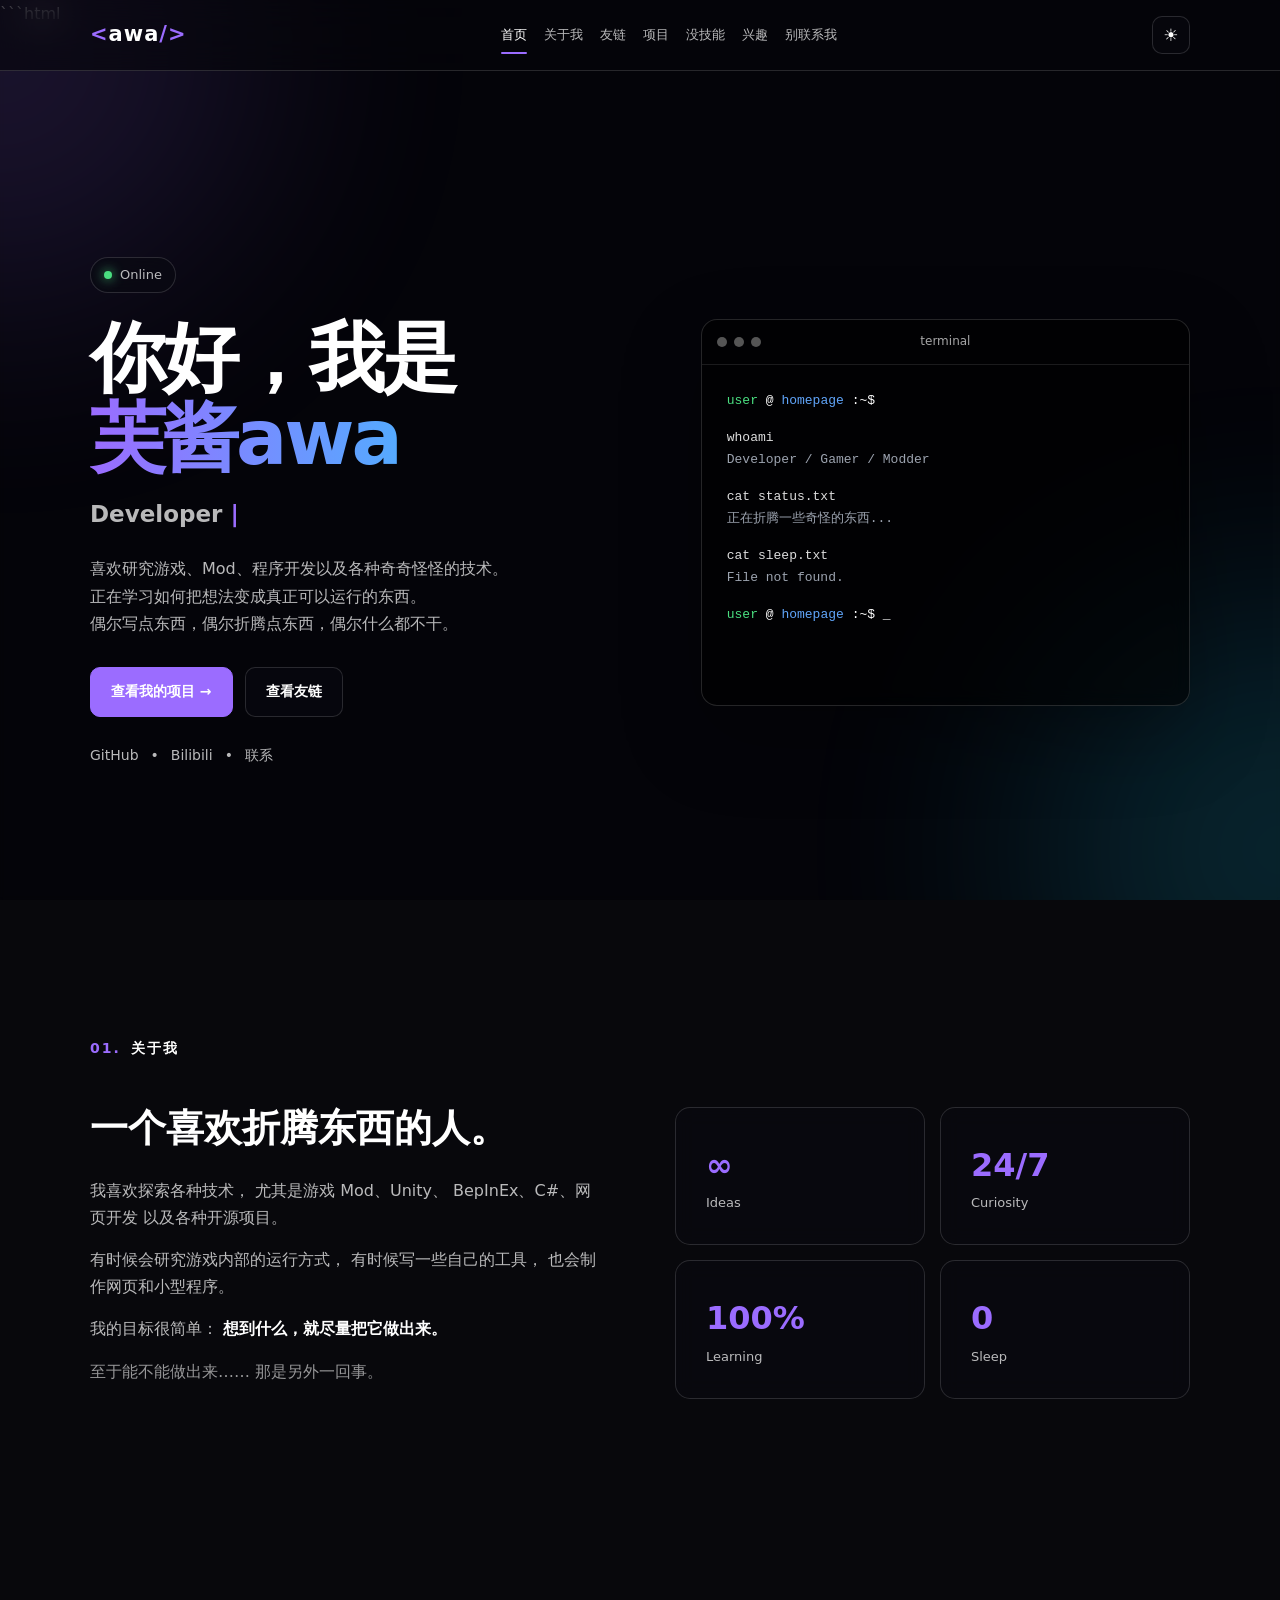
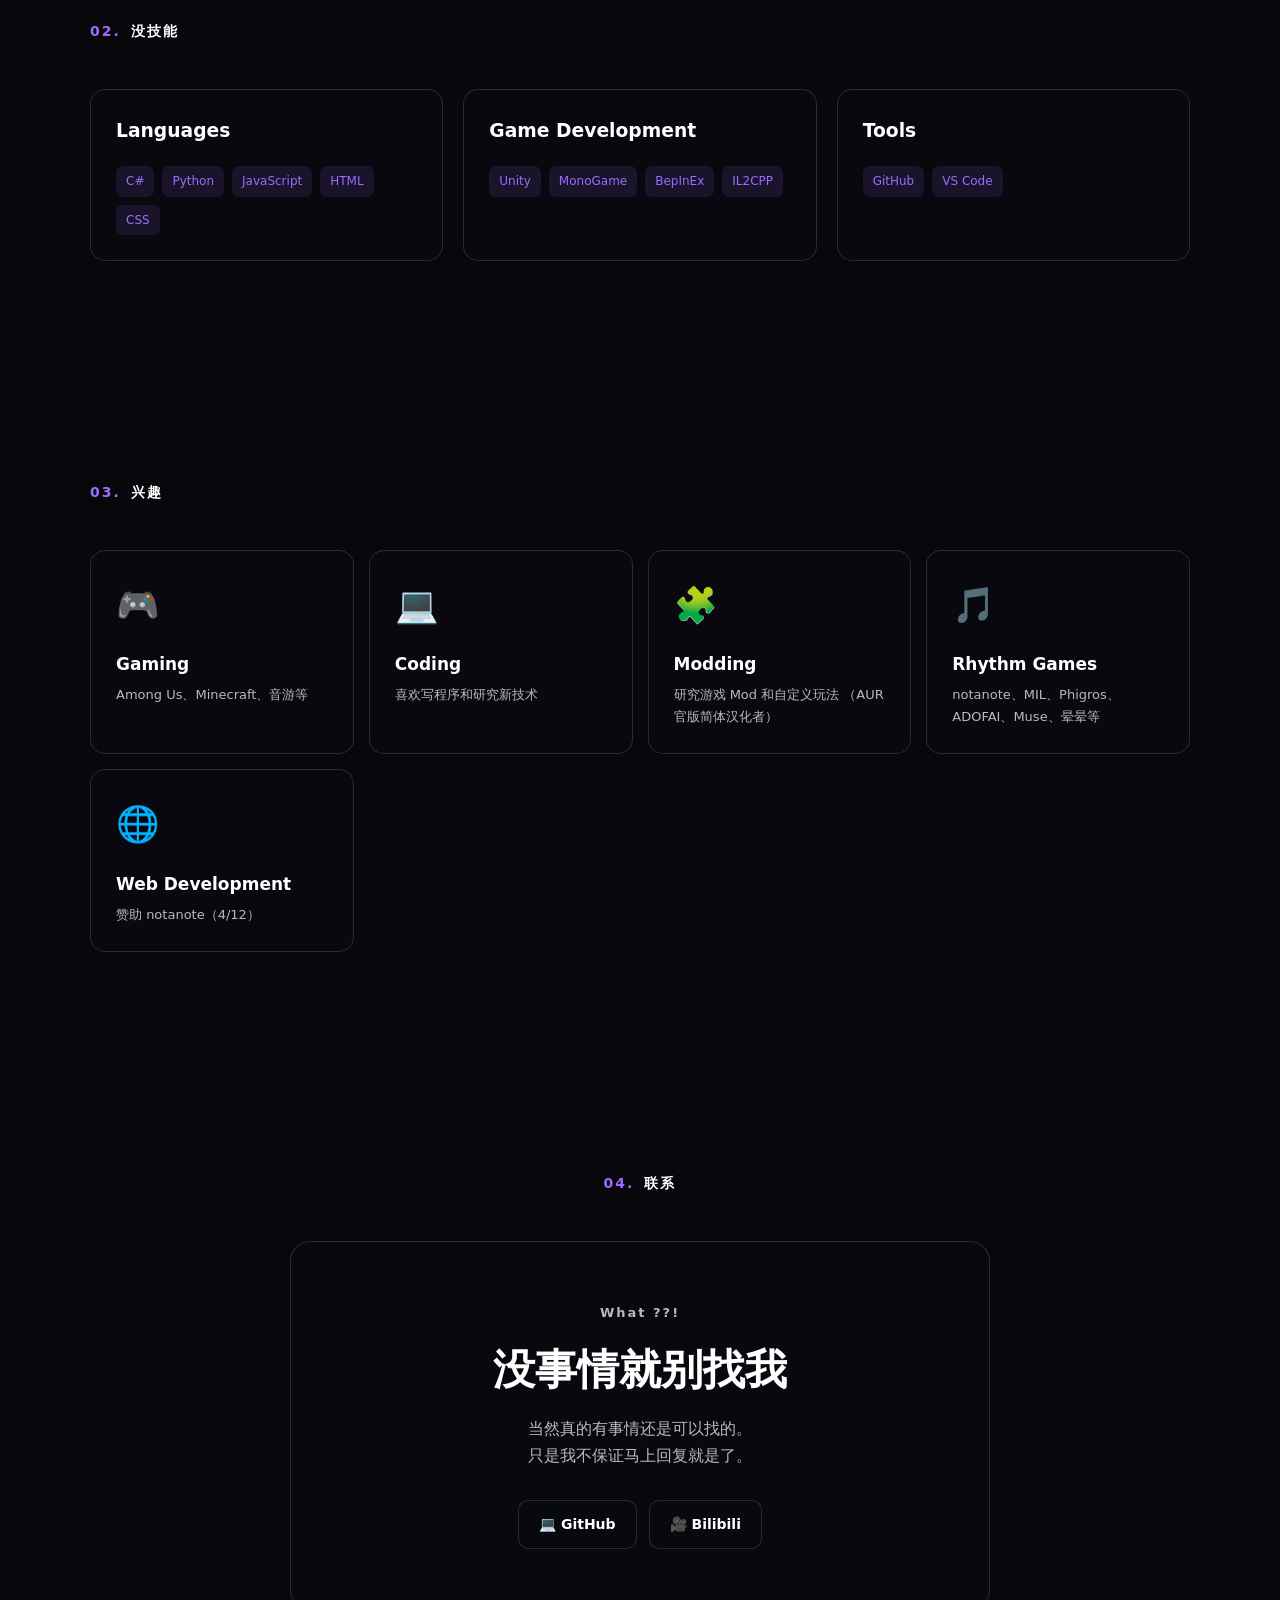
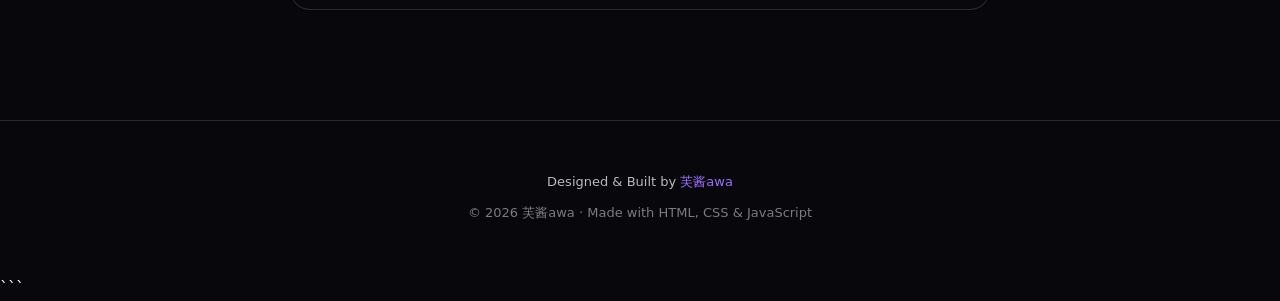
==== index.html @ 6a495c32 "Add files via upload" ====
```html
<!DOCTYPE html>
<html lang="zh-CN">

<head>
    <meta charset="UTF-8">

    <meta
        name="viewport"
        content="width=device-width, initial-scale=1.0"
    >

    <title>芙酱awa | Personal Homepage</title>

    <meta
        name="description"
        content="芙酱awa 的个人主页"
    >

    <link rel="stylesheet" href="style.css">
</head>

<body>

    <!-- 背景 -->
    <div class="background">
        <div class="background-image"></div>
        <div class="background-overlay"></div>

        <div class="background-glow glow-1"></div>
        <div class="background-glow glow-2"></div>
    </div>


    <!-- 导航栏 -->
    <header class="navbar">

        <div class="nav-container">

            <a href="index.html" class="logo">
                <span>&lt;</span>awa<span>/&gt;</span>
            </a>


            <nav id="nav-menu">

                <a href="index.html" class="active">
                    首页
                </a>

                <a href="#about">
                    关于我
                </a>

                <a href="friends.html">
                    友链
                </a>

                <a href="projects.html">
                    项目
                </a>

                <a href="#skills">
                    没技能
                </a>

                <a href="#interests">
                    兴趣
                </a>

                <a href="#contact">
                    别联系我
                </a>

            </nav>


            <div class="nav-actions">

                <button
                    id="theme-toggle"
                    type="button"
                    aria-label="切换主题"
                    title="切换主题"
                >
                    ☀️
                </button>

                <button
                    id="menu-toggle"
                    type="button"
                    aria-label="打开菜单"
                    title="打开菜单"
                >
                    ☰
                </button>

            </div>

        </div>

    </header>



    <main>

        <!-- =========================
             Hero
        ========================== -->

        <section id="home" class="hero">

            <div class="hero-content">

                <div class="status">

                    <span class="status-dot"></span>

                    Online

                </div>


                <h1>

                    你好，我是

                    <span class="gradient-text">
                        芙酱awa
                    </span>

                </h1>


                <h2>

                    <span id="typing"></span>

                    <span class="cursor">|</span>

                </h2>


                <p class="hero-description">

                    喜欢研究游戏、Mod、程序开发以及各种奇奇怪怪的技术。

                    <br>

                    正在学习如何把想法变成真正可以运行的东西。

                    <br>

                    偶尔写点东西，偶尔折腾点东西，偶尔什么都不干。

                </p>


                <div class="hero-buttons">

                    <a
                        href="projects.html"
                        class="btn primary"
                    >
                        查看我的项目 →
                    </a>

                    <a
                        href="friends.html"
                        class="btn secondary"
                    >
                        查看友链
                    </a>

                </div>


                <!-- 社交链接 -->

                <div class="socials">

                    <a
                        href="https://github.com/awa122-1/"
                        target="_blank"
                        rel="noopener noreferrer"
                    >
                        GitHub
                    </a>

                    <span>•</span>

                    <a
                        href="https://space.bilibili.com/1682798870"
                        target="_blank"
                        rel="noopener noreferrer"
                    >
                        Bilibili
                    </a>

                    <span>•</span>

                    <a href="#contact">
                        联系
                    </a>

                </div>

            </div>



            <!-- Terminal -->

            <div class="hero-card">

                <div class="terminal">

                    <div class="terminal-header">

                        <div class="terminal-buttons">
                            <span></span>
                            <span></span>
                            <span></span>
                        </div>

                        <div>
                            terminal
                        </div>

                    </div>


                    <div class="terminal-body">

                        <p>
                            <span class="green">user</span>
                            <span class="white">@</span>
                            <span class="blue">homepage</span>
                            <span class="white">:~$</span>
                        </p>


                        <p class="command">
                            whoami
                        </p>

                        <p class="output">
                            Developer / Gamer / Modder
                        </p>


                        <p class="command">
                            cat status.txt
                        </p>

                        <p class="output">
                            正在折腾一些奇怪的东西...
                        </p>


                        <p class="command">
                            cat sleep.txt
                        </p>

                        <p class="output">
                            File not found.
                        </p>


                        <p>
                            <span class="green">user</span>
                            <span class="white">@</span>
                            <span class="blue">homepage</span>
                            <span class="white">:~$</span>
                            <span class="blink">_</span>
                        </p>

                    </div>

                </div>

            </div>

        </section>



        <!-- =========================
             关于我
        ========================== -->

        <section id="about" class="section">

            <div class="section-title">

                <span>01.</span>

                关于我

            </div>


            <div class="about-grid">

                <div class="about-text">

                    <h2>
                        一个喜欢折腾东西的人。
                    </h2>


                    <p>
                        我喜欢探索各种技术，
                        尤其是游戏 Mod、Unity、
                        BepInEx、C#、网页开发
                        以及各种开源项目。
                    </p>


                    <p>
                        有时候会研究游戏内部的运行方式，
                        有时候写一些自己的工具，
                        也会制作网页和小型程序。
                    </p>


                    <p>
                        我的目标很简单：
                        <strong>
                            想到什么，就尽量把它做出来。
                        </strong>
                    </p>


                    <p class="small-note">
                        至于能不能做出来……
                        <span>
                            那是另外一回事。
                        </span>
                    </p>

                </div>


                <div class="about-stats">

                    <div class="stat-card">
                        <strong>∞</strong>
                        <span>Ideas</span>
                    </div>

                    <div class="stat-card">
                        <strong>24/7</strong>
                        <span>Curiosity</span>
                    </div>

                    <div class="stat-card">
                        <strong>100%</strong>
                        <span>Learning</span>
                    </div>

                    <div class="stat-card">
                        <strong>0</strong>
                        <span>Sleep</span>
                    </div>

                </div>

            </div>

        </section>



        <!-- =========================
             技能
        ========================== -->

        <section id="skills" class="section">

            <div class="section-title">

                <span>02.</span>

                没技能

            </div>


            <div class="skills-container">


                <div class="skill-category">

                    <h3>
                        Languages
                    </h3>

                    <div class="skill-list">

                        <span>C#</span>
                        <span>Python</span>
                        <span>JavaScript</span>
                        <span>HTML</span>
                        <span>CSS</span>

                    </div>

                </div>



                <div class="skill-category">

                    <h3>
                        Game Development
                    </h3>

                    <div class="skill-list">

                        <span>Unity</span>
                        <span>MonoGame</span>
                        <span>BepInEx</span>
                        <span>IL2CPP</span>

                    </div>

                </div>



                <div class="skill-category">

                    <h3>
                        Tools
                    </h3>

                    <div class="skill-list">

                        <span>GitHub</span>
                        <span>VS Code</span>

                    </div>

                </div>


            </div>

        </section>



        <!-- =========================
             兴趣
        ========================== -->

        <section id="interests" class="section">

            <div class="section-title">

                <span>03.</span>

                兴趣

            </div>


            <div class="interest-grid">


                <div class="interest">

                    <div>🎮</div>

                    <h3>
                        Gaming
                    </h3>

                    <p>
                        Among Us、Minecraft、音游等
                    </p>

                </div>


                <div class="interest">

                    <div>💻</div>

                    <h3>
                        Coding
                    </h3>

                    <p>
                        喜欢写程序和研究新技术
                    </p>

                </div>


                <div class="interest">

                    <div>🧩</div>

                    <h3>
                        Modding
                    </h3>

                    <p>
                        研究游戏 Mod 和自定义玩法
                        （AUR 官版简体汉化者）
                    </p>

                </div>


                <div class="interest">

                    <div>🎵</div>

                    <h3>
                        Rhythm Games
                    </h3>

                    <p>
                        notanote、MIL、Phigros、
                        ADOFAI、Muse、晕晕等
                    </p>

                </div>


                <div class="interest">

                    <div>🌐</div>

                    <h3>
                        Web Development
                    </h3>

                    <p>
                        赞助 notanote（4/12）
                    </p>

                </div>


            </div>

        </section>



        <!-- =========================
             联系
        ========================== -->

        <section id="contact" class="section contact">

            <div class="section-title">

                <span>04.</span>

                联系

            </div>


            <div class="contact-box">

                <p class="small-title">
                    What ??!
                </p>


                <h2>
                    没事情就别找我
                </h2>


                <p>
                    当然真的有事情还是可以找的。
                    <br>
                    只是我不保证马上回复就是了。
                </p>


                <div class="contact-buttons">

                    <a
                        href="https://github.com/awa122-1/"
                        target="_blank"
                        rel="noopener noreferrer"
                        class="btn secondary"
                    >
                        💻 GitHub
                    </a>


                    <a
                        href="https://space.bilibili.com/1682798870"
                        target="_blank"
                        rel="noopener noreferrer"
                        class="btn secondary"
                    >
                        🎥 Bilibili
                    </a>

                </div>

            </div>

        </section>

    </main>



    <!-- Footer -->

    <footer>

        <p>
            Designed & Built by
             <a href="https://space.bilibili.com/1682798870" target="_blank" rel="noopener noreferrer">芙酱awa</a>
        </p>

        <p class="copyright">
            © 2026 芙酱awa
            ·
            Made with HTML, CSS & JavaScript
        </p>

    </footer>



    <!-- 返回顶部 -->

    <button
        id="back-top"
        type="button"
        aria-label="返回顶部"
    >
        ↑
    </button>


    <script src="script.js"></script>

</body>

</html>
```
---- style.css ----
/*```css
/* =====================================================
   全局变量
===================================================== */

* {
    margin: 0;
    padding: 0;
    box-sizing: border-box;
}


:root {

    --text: #ffffff;

    --muted: rgba(255,255,255,0.72);

    --card: rgba(10,10,18,0.55);

    --card-hover: rgba(20,20,30,0.72);

    --border: rgba(255,255,255,0.14);

    --accent: #9b6cff;

    --accent-2: #20d9ff;

    --nav-bg: rgba(5,5,10,0.62);

    --overlay: rgba(3,3,8,0.58);

    --button-text: #ffffff;
}


body.light {

    --text: #17171d;

    --muted: rgba(20,20,30,0.68);

    --card: rgba(255,255,255,0.62);

    --card-hover: rgba(255,255,255,0.80);

    --border: rgba(0,0,0,0.12);

    --accent: #7047e8;

    --accent-2: #009fc0;

    --nav-bg: rgba(255,255,255,0.66);

    --overlay: rgba(255,255,255,0.40);

    --button-text: #ffffff;
}



/* =====================================================
   基础
===================================================== */

html {
    scroll-behavior: smooth;
}


body {

    min-height: 100vh;

    color: var(--text);

    background: #08080c;

    font-family:
        Inter,
        system-ui,
        -apple-system,
        BlinkMacSystemFont,
        "Segoe UI",
        "Microsoft YaHei",
        sans-serif;

    line-height: 1.7;

    overflow-x: hidden;

    transition:
        color 0.35s ease;
}


a {
    color: inherit;
    text-decoration: none;
}


button {
    font-family: inherit;
}



/* =====================================================
   背景图片
===================================================== */

.background {

    position: fixed;

    inset: 0;

    z-index: -100;

    overflow: hidden;

    pointer-events: none;
}


.background-image {

    position: absolute;

    inset: 0;

    background-image:
        url("background.png");

    background-size: cover;

    background-position: center center;

    background-repeat: no-repeat;

    transform: scale(1.03);

    transition:
        filter 0.5s ease;
}


.background-overlay {

    position: absolute;

    inset: 0;

    background: var(--overlay);

    backdrop-filter:
        blur(2px);

    -webkit-backdrop-filter:
        blur(2px);

    transition:
        background 0.35s ease;
}


.background-glow {

    position: absolute;

    width: 500px;

    height: 500px;

    border-radius: 50%;

    filter: blur(130px);

    opacity: 0.16;
}


.glow-1 {

    left: -250px;

    top: -200px;

    background: var(--accent);
}


.glow-2 {

    right: -250px;

    bottom: -200px;

    background: var(--accent-2);
}



/* =====================================================
   导航栏
===================================================== */

.navbar {

    position: fixed;

    top: 0;

    left: 0;

    right: 0;

    z-index: 100;

    background:
        var(--nav-bg);

    border-bottom:
        1px solid var(--border);

    backdrop-filter:
        blur(18px);

    -webkit-backdrop-filter:
        blur(18px);

    transition:
        background 0.35s ease;
}


.nav-container {

    max-width: 1150px;

    margin: auto;

    padding:
        16px 25px;

    display: flex;

    align-items: center;

    justify-content: space-between;
}


.logo {

    font-size: 21px;

    font-weight: 800;

    letter-spacing: 1px;

    white-space: nowrap;
}


.logo span {
    color: var(--accent);
}


nav {

    display: flex;

    align-items: center;

    gap: 17px;
}


nav a {

    position: relative;

    color: var(--muted);

    font-size: 13px;

    transition:
        color 0.2s ease;
}


nav a:hover,
nav a.active {

    color: var(--text);
}


nav a.active::after {

    content: "";

    position: absolute;

    left: 0;

    right: 0;

    bottom: -8px;

    height: 2px;

    border-radius: 2px;

    background:
        var(--accent);
}


.nav-actions {

    display: flex;

    gap: 8px;
}


.nav-actions button {

    width: 38px;

    height: 38px;

    border:
        1px solid var(--border);

    border-radius: 10px;

    background:
        var(--card);

    color:
        var(--text);

    cursor: pointer;

    font-size: 17px;

    transition:
        0.2s ease;
}


.nav-actions button:hover {

    transform:
        translateY(-2px);

    background:
        var(--card-hover);
}


#menu-toggle {
    display: none;
}



/* =====================================================
   首页 Hero
===================================================== */

.hero {

    max-width: 1150px;

    min-height: 100vh;

    margin: auto;

    padding:
        150px 25px 80px;

    display: grid;

    grid-template-columns:
        1.05fr 0.95fr;

    gap: 70px;

    align-items: center;
}


.status {

    display: inline-flex;

    align-items: center;

    gap: 8px;

    padding:
        6px 13px;

    border:
        1px solid var(--border);

    background:
        var(--card);

    border-radius: 999px;

    color:
        var(--muted);

    font-size: 13px;

    backdrop-filter:
        blur(10px);
}


.status-dot {

    width: 8px;

    height: 8px;

    border-radius: 50%;

    background: #4ade80;

    box-shadow:
        0 0 12px #4ade80;
}


.hero h1 {

    margin-top: 25px;

    font-size:
        clamp(42px, 6vw, 76px);

    line-height: 1.05;

    letter-spacing: -3px;
}


.gradient-text {

    display: block;

    background:
        linear-gradient(
            90deg,
            var(--accent),
            var(--accent-2)
        );

    -webkit-background-clip: text;

    background-clip: text;

    color: transparent;
}


.hero h2 {

    margin-top: 18px;

    min-height: 40px;

    font-size: 23px;

    color:
        var(--muted);
}


.cursor {

    color:
        var(--accent);

    animation:
        cursorBlink 1s infinite;
}


@keyframes cursorBlink {

    50% {
        opacity: 0;
    }

}


.hero-description {

    max-width: 650px;

    margin-top: 20px;

    color:
        var(--muted);
}


.hero-buttons {

    display: flex;

    flex-wrap: wrap;

    gap: 12px;

    margin-top: 30px;
}


.btn {

    display: inline-flex;

    align-items: center;

    justify-content: center;

    padding:
        12px 20px;

    border:
        1px solid var(--border);

    border-radius: 10px;

    font-size: 14px;

    font-weight: 700;

    transition:
        transform 0.2s ease,
        background 0.2s ease;
}


.btn:hover {

    transform:
        translateY(-3px);
}


.btn.primary {

    color:
        var(--button-text);

    background:
        var(--accent);

    border-color:
        var(--accent);
}


.btn.secondary {

    background:
        var(--card);

    color:
        var(--text);
}


.socials {

    display: flex;

    flex-wrap: wrap;

    gap: 12px;

    margin-top: 27px;

    color:
        var(--muted);

    font-size: 14px;
}


.socials a:hover {

    color:
        var(--accent);
}



/* =====================================================
   Terminal
===================================================== */

.terminal {

    overflow: hidden;

    border:
        1px solid var(--border);

    border-radius: 16px;

    background:
        rgba(0,0,0,0.58);

    box-shadow:
        0 30px 80px
        rgba(0,0,0,0.3);

    backdrop-filter:
        blur(10px);
}


.terminal-header {

    height: 45px;

    display: flex;

    align-items: center;

    justify-content: center;

    position: relative;

    border-bottom:
        1px solid rgba(255,255,255,0.1);

    color:
        rgba(255,255,255,0.65);

    font-size: 12px;
}


.terminal-buttons {

    position: absolute;

    left: 15px;

    display: flex;

    gap: 7px;
}


.terminal-buttons span {

    width: 10px;

    height: 10px;

    border-radius: 50%;

    background: #555;
}


.terminal-body {

    min-height: 340px;

    padding: 25px;

    font-family:
        "Cascadia Code",
        "JetBrains Mono",
        Consolas,
        monospace;

    font-size: 13px;
}


.green {
    color: #4ade80;
}


.blue {
    color: #60a5fa;
}


.white {
    color: #fff;
}


.command {

    margin-top: 15px;

    color: #ddd;
}


.output {

    margin-bottom: 15px;

    color: #9ca3af;
}


.blink {

    animation:
        cursorBlink 1s infinite;
}



/* =====================================================
   普通 Section
===================================================== */

.section {

    max-width: 1150px;

    margin: auto;

    padding:
        110px 25px;
}


.section-title {

    display: flex;

    align-items: center;

    gap: 10px;

    margin-bottom: 45px;

    font-size: 14px;

    font-weight: 800;

    letter-spacing: 2px;
}


.section-title span {
    color: var(--accent);
}



/* =====================================================
   关于
===================================================== */

.about-grid {

    display: grid;

    grid-template-columns:
        1fr 1fr;

    gap: 70px;

    align-items: center;
}


.about-text h2 {

    margin-bottom: 25px;

    font-size: 38px;

    line-height: 1.2;
}


.about-text p {

    margin-bottom: 15px;

    color:
        var(--muted);
}


.about-text strong {

    color:
        var(--text);
}


.small-note {

    opacity: 0.8;
}


.about-stats {

    display: grid;

    grid-template-columns:
        1fr 1fr;

    gap: 15px;
}


.stat-card {

    padding: 30px;

    border:
        1px solid var(--border);

    border-radius: 15px;

    background:
        var(--card);

    backdrop-filter:
        blur(10px);

    transition:
        transform 0.25s ease,
        background 0.25s ease;
}


.stat-card:hover {

    transform:
        translateY(-5px);

    background:
        var(--card-hover);
}


.stat-card strong {

    display: block;

    font-size: 32px;

    color:
        var(--accent);
}


.stat-card span {

    color:
        var(--muted);

    font-size: 13px;
}



/* =====================================================
   Friends
===================================================== */

.friends-grid {

    display: grid;

    grid-template-columns:
        repeat(2, 1fr);

    gap: 20px;
}


.friend-card {

    display: flex;

    align-items: center;

    gap: 15px;

    padding: 20px;

    border:
        1px solid var(--border);

    border-radius: 15px;

    background:
        var(--card);

    backdrop-filter:
        blur(10px);

    transition:
        0.25s ease;
}


.friend-card:hover {

    transform:
        translateY(-6px);

    background:
        var(--card-hover);

    border-color:
        rgba(155,108,255,0.5);
}


.friend-card.large {

    padding: 30px;
}


.friend-icon {

    width: 55px;

    height: 55px;

    flex-shrink: 0;

    display: flex;

    align-items: center;

    justify-content: center;

    border-radius: 13px;

    background:
        rgba(155,108,255,0.12);

    font-size: 25px;
}


.friend-info h3 {

    font-size: 18px;
}


.friend-info p {

    color:
        var(--muted);

    font-size: 13px;
}


.friend-info small {

    display: block;

    margin-top: 3px;

    color:
        var(--muted);

    opacity: 0.6;

    font-size: 11px;
}


.friend-arrow {

    margin-left: auto;

    color:
        var(--muted);

    font-size: 23px;
}


.friend-card:hover
.friend-arrow {

    color:
        var(--accent);
}


.friend-note {

    padding: 30px;

    border:
        1px solid var(--border);

    border-radius: 15px;

    background:
        var(--card);

    backdrop-filter:
        blur(10px);
}


.note-icon {

    font-size: 35px;

    margin-bottom: 12px;
}


.friend-note h3 {

    margin-bottom: 8px;
}


.friend-note p {

    color:
        var(--muted);

    font-size: 14px;
}



/* =====================================================
   Projects
===================================================== */

.projects-grid {

    display: grid;

    grid-template-columns:
        repeat(2, 1fr);

    gap: 20px;
}


.project-card {

    padding: 28px;

    border:
        1px solid var(--border);

    border-radius: 15px;

    background:
        var(--card);

    backdrop-filter:
        blur(10px);

    transition:
        0.25s ease;
}


.project-card:hover {

    transform:
        translateY(-7px);

    background:
        var(--card-hover);

    border-color:
        rgba(155,108,255,0.5);
}


.project-top {

    display: flex;

    align-items: center;

    justify-content: space-between;
}


.folder {

    font-size: 30px;
}


.project-links a {

    color:
        var(--muted);

    font-size: 23px;
}


.project-links a:hover {

    color:
        var(--accent);
}


.project-card h3 {

    margin-top: 25px;

    font-size: 21px;
}


.project-card p {

    margin-top: 10px;

    color:
        var(--muted);

    font-size: 14px;
}


.tags {

    display: flex;

    flex-wrap: wrap;

    gap: 8px;

    margin-top: 20px;
}


.tags span,
.skill-list span {

    padding:
        5px 10px;

    border-radius: 7px;

    background:
        rgba(155,108,255,0.12);

    color:
        var(--accent);

    font-size: 12px;
}


.project-button {

    display: inline-block;

    margin-top: 20px;

    color:
        var(--accent);

    font-size: 13px;

    font-weight: 700;
}


.project-button:hover {

    text-decoration:
        underline;
}



/* =====================================================
   Skills
===================================================== */

.skills-container {

    display: grid;

    grid-template-columns:
        repeat(3,1fr);

    gap: 20px;
}


.skill-category {

    padding: 25px;

    border:
        1px solid var(--border);

    border-radius: 15px;

    background:
        var(--card);

    backdrop-filter:
        blur(10px);

    transition:
        0.25s ease;
}


.skill-category:hover {

    transform:
        translateY(-5px);
}


.skill-category h3 {

    margin-bottom: 20px;
}


.skill-list {

    display: flex;

    flex-wrap: wrap;

    gap: 8px;
}



/* =====================================================
   兴趣
===================================================== */

.interest-grid {

    display: grid;

    grid-template-columns:
        repeat(4,1fr);

    gap: 15px;
}


.interest {

    padding: 25px;

    border:
        1px solid var(--border);

    border-radius: 15px;

    background:
        var(--card);

    backdrop-filter:
        blur(10px);

    transition:
        0.25s ease;
}


.interest:hover {

    transform:
        translateY(-5px);

    background:
        var(--card-hover);
}


.interest > div {

    margin-bottom: 15px;

    font-size: 35px;
}


.interest h3 {

    font-size: 17px;
}


.interest p {

    margin-top: 5px;

    color:
        var(--muted);

    font-size: 13px;
}



/* =====================================================
   独立页面 Hero
===================================================== */

.page-main {

    padding-top: 80px;
}


.page-hero {

    max-width: 1150px;

    min-height: 55vh;

    margin: auto;

    padding:
        100px 25px 60px;

    display: flex;

    flex-direction: column;

    justify-content: center;

    align-items: flex-start;
}


.page-hero h1 {

    margin-top: 25px;

    font-size:
        clamp(50px, 7vw, 85px);

    line-height: 1;

    letter-spacing: -3px;
}


.page-hero p {

    max-width: 650px;

    margin-top: 25px;

    color:
        var(--muted);

    font-size: 16px;
}



/* =====================================================
   Contact
===================================================== */

.contact {

    text-align: center;
}


.contact .section-title {

    justify-content: center;
}


.contact-box {

    max-width: 700px;

    margin: auto;

    padding:
        60px 30px;

    border:
        1px solid var(--border);

    border-radius: 20px;

    background:
        var(--card);

    backdrop-filter:
        blur(15px);
}


.small-title {

    color:
        var(--accent);

    font-size: 13px;

    font-weight: 800;

    letter-spacing: 2px;
}


.contact-box h2 {

    margin:
        10px 0;

    font-size: 42px;
}


.contact-box > p {

    color:
        var(--muted);
}


.contact-buttons {

    display: flex;

    justify-content: center;

    flex-wrap: wrap;

    gap: 12px;

    margin-top: 30px;
}



/* =====================================================
   Footer
===================================================== */

footer {

    padding:
        50px 20px;

    border-top:
        1px solid var(--border);

    color:
        var(--muted);

    text-align: center;

    font-size: 13px;
}


footer a {
    color: var(--accent);
    text-decoration: none;
}

footer a:hover {
    text-decoration: underline;
}


.copyright {

    margin-top: 8px;

    opacity: 0.65;
}

/* =====================================================
   返回顶部
===================================================== */

#back-top {

    position: fixed;

    right: 25px;

    bottom: 25px;

    width: 45px;

    height: 45px;

    border:
        1px solid var(--border);

    border-radius: 10px;

    background:
        var(--card);

    color:
        var(--text);

    cursor: pointer;

    opacity: 0;

    pointer-events: none;

    backdrop-filter:
        blur(10px);

    transition:
        0.25s ease;
}


#back-top.show {

    opacity: 1;

    pointer-events: auto;
}



/* =====================================================
   滚动动画
===================================================== */

.reveal {

    opacity: 0;

    transform:
        translateY(25px);

    transition:
        opacity 0.7s ease,
        transform 0.7s ease;
}


.reveal.visible {

    opacity: 1;

    transform:
        translateY(0);
}



/* =====================================================
   平板
===================================================== */

@media (max-width: 950px) {

    nav {
        gap: 10px;
    }


    nav a {
        font-size: 12px;
    }


    .hero {

        grid-template-columns:
            1fr;

    }


    .hero-card {

        order: -1;

    }


    .interest-grid {

        grid-template-columns:
            repeat(2,1fr);

    }

}



/* =====================================================
   手机导航
===================================================== */

@media (max-width: 800px) {

    #menu-toggle {

        display: block;

    }


    nav {

        position: absolute;

        top: 70px;

        left: 15px;

        right: 15px;

        display: none;

        flex-direction: column;

        align-items: stretch;

        gap: 0;

        padding: 10px;

        background:
            var(--nav-bg);

        border:
            1px solid var(--border);

        border-radius: 14px;

        backdrop-filter:
            blur(20px);

    }


    nav.active {

        display: flex;

    }


    nav a {

        padding:
            12px;

        font-size: 14px;

    }


    nav a.active::after {

        display: none;

    }


    .about-grid {

        grid-template-columns:
            1fr;

    }


    .projects-grid {

        grid-template-columns:
            1fr;

    }


    .friends-grid {

        grid-template-columns:
            1fr;

    }


    .skills-container {

        grid-template-columns:
            1fr;

    }

}



/* =====================================================
   小手机
===================================================== */

@media (max-width: 500px) {

    .nav-container {

        padding:
            14px 18px;

    }


    .hero {

        padding:
            125px 18px 70px;

    }


    .section {

        padding:
            80px 18px;

    }


    .page-hero {

        padding:
            100px 18px 50px;

    }


    .hero h1 {

        font-size: 45px;

    }


    .page-hero h1 {

        font-size: 50px;

    }


    .hero h2 {

        font-size: 20px;

    }


    .hero-buttons {

        flex-direction: column;

    }


    .btn {

        width: 100%;

    }


    .interest-grid {

        grid-template-columns:
            1fr;

    }


    .about-stats {

        grid-template-columns:
            1fr 1fr;

    }


    .contact-box h2 {

        font-size: 32px;

    }


    .terminal-body {

        font-size: 10px;

        padding: 20px;

    }

}

/* =================================
   Friends
================================= */

.friends-content {
    align-items: center;
}


/* 右边链接 */

.friends-links {
    display: flex;
    flex-direction: column;
    gap: 20px;
}


/* 让友链卡片保持原本 project-card 风格 */

.friend-link {
    display: block;
    text-decoration: none;
    color: inherit;
}


.friend-link h3 {
    margin-bottom: 8px;
}


.friend-link p {
    margin-bottom: 15px;
}


/* 手机端 */

@media (max-width: 768px) {

    .friends-content {
        grid-template-columns: 1fr;
    }

}
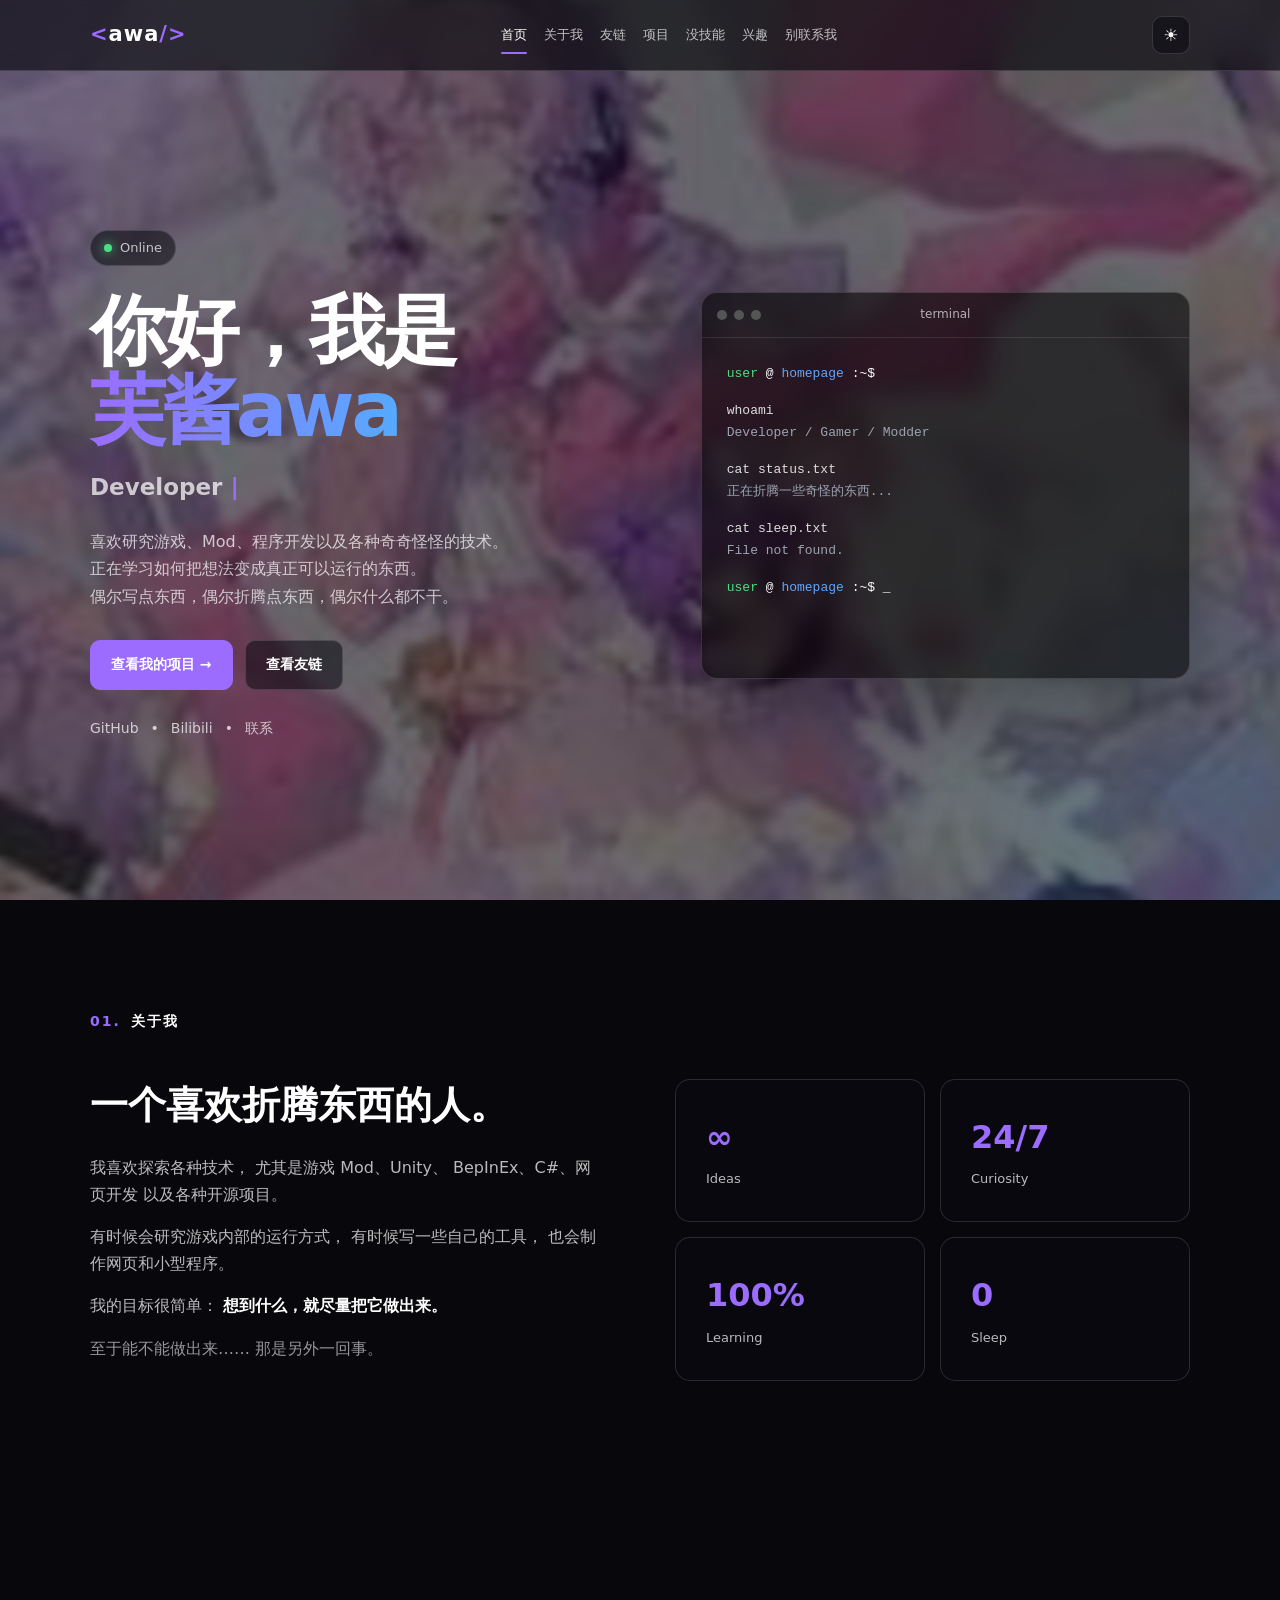
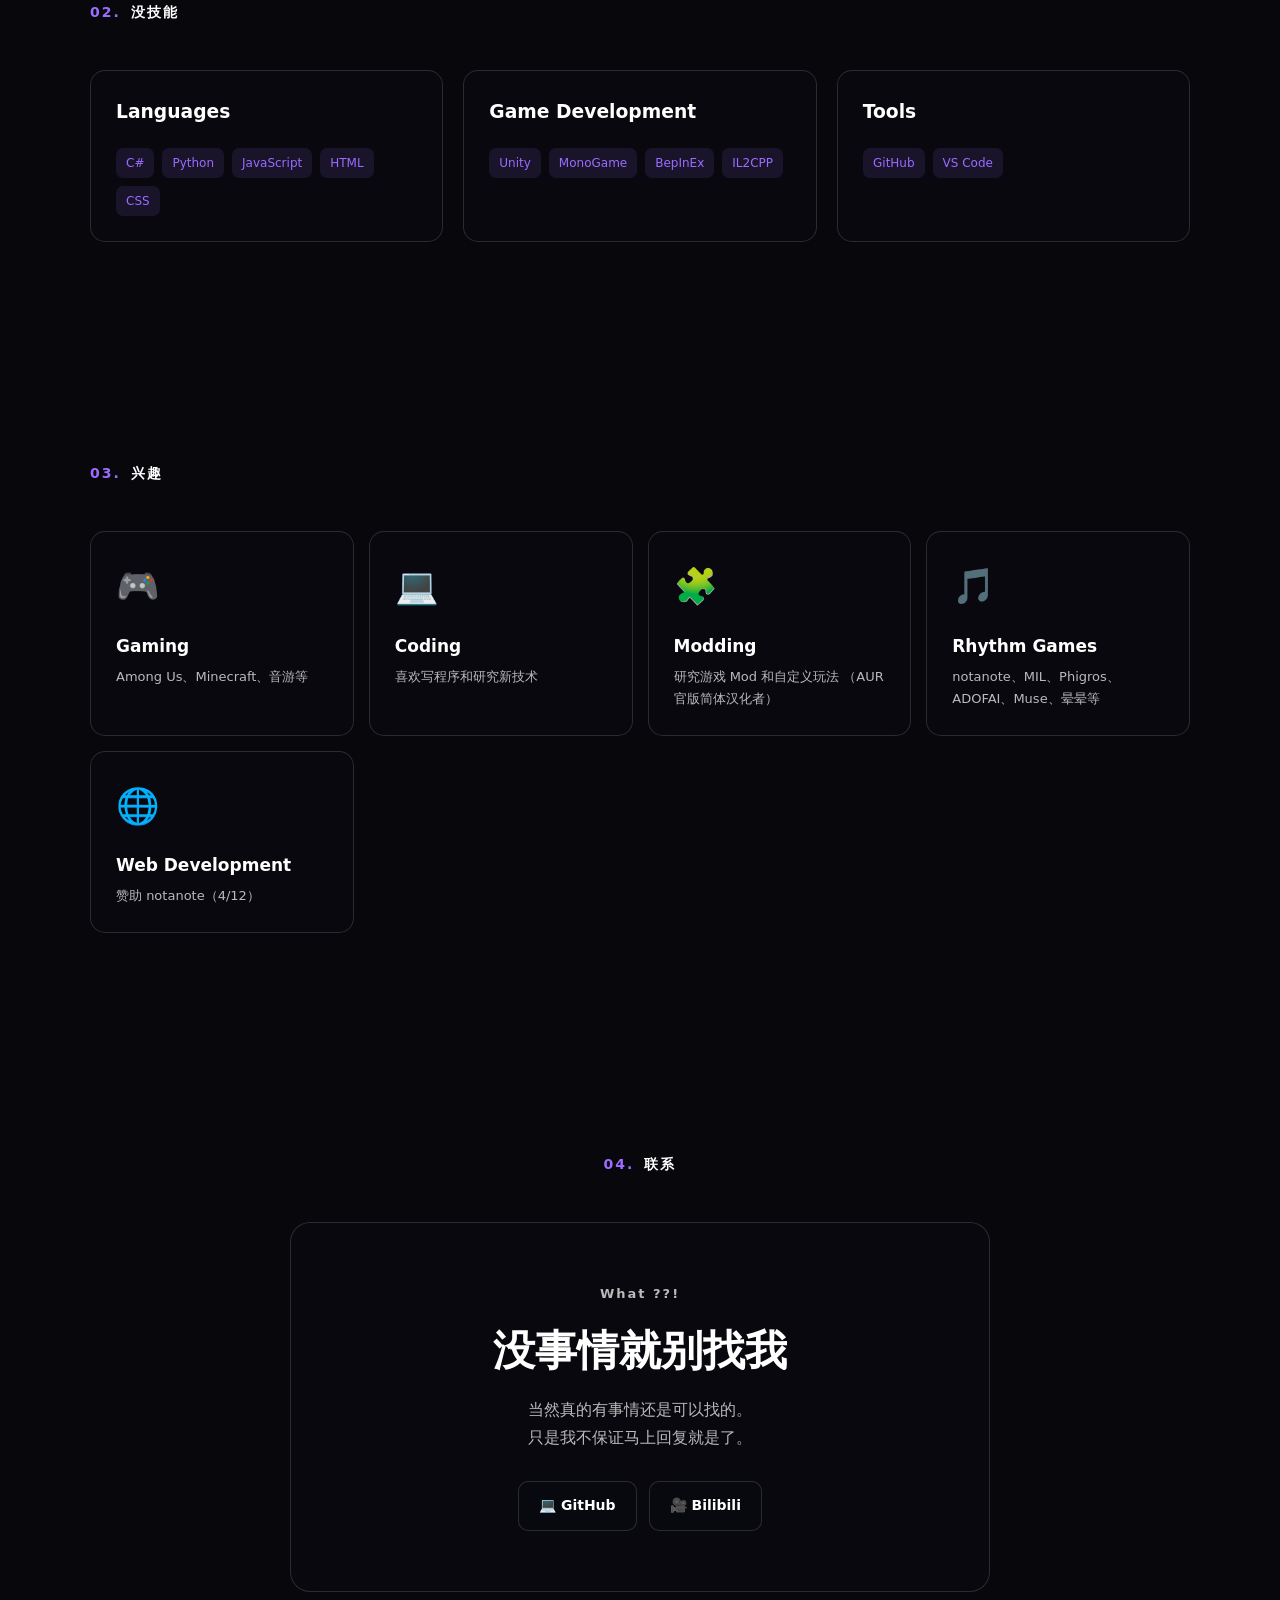
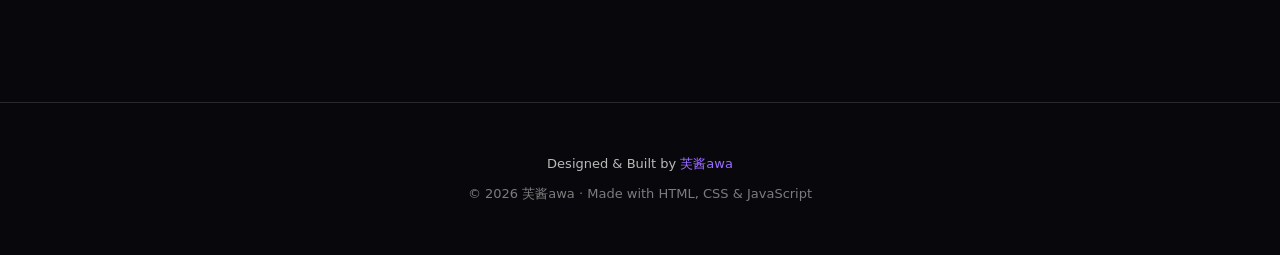
==== commit 5d4d052b: "壁纸不能用作商业用途仅供个人使用" ====
--- a/index.html
+++ b/index.html
@@ -1,4 +1,3 @@
-```html
 <!DOCTYPE html>
 <html lang="zh-CN">
 
@@ -652,5 +651,4 @@
 
 </body>
 
-</html>
-```
+</html>
--- a/style.css
+++ b/style.css
@@ -1895,131 +1895,1923 @@
     }
 
 }
-
-
-
-
-
-
-
-
-
-
-
-
-
-
-
-
-
-
-
-
-
-
-
-
-
-
-
-
-
-
-
-
-
-
-
-
-
-
-
-
-
-
-
-
-
-
-
-
-
-
-
-
-
-
-
-
-
-
-
-
-
-
-
-
-
-
-
-
-
-
-
-
-
-
-
-
-
-
-
-
-
-
-
-
-
-
-
-
-
-
-
-
-
-
-
-
-
-
-
-
-
-
-
-
-
-
-
-
-
-
-
-
-
-
-
-
-
-
-
-
-
-
-
-
-
-
-
-
+/* =====================================================
+   朋友页面
+===================================================== */
+
+.friends-page {
+    padding-top: 140px;
+}
+
+
+/* =====================================================
+   朋友介绍
+===================================================== */
+
+.friend-introduction {
+    display: grid;
+
+    grid-template-columns:
+        230px 1fr;
+
+    gap: 45px;
+
+    align-items: center;
+
+    margin-bottom: 70px;
+}
+
+
+/* =====================================================
+   朋友头像
+===================================================== */
+
+.friend-avatar {
+    position: relative;
+
+    width: 230px;
+    height: 230px;
+
+    overflow: hidden;
+
+    border-radius: 22px;
+
+    border:
+        1px solid var(--border);
+
+    background:
+        var(--card);
+
+    backdrop-filter:
+        blur(12px);
+
+    -webkit-backdrop-filter:
+        blur(12px);
+
+    display: flex;
+
+    align-items: center;
+
+    justify-content: center;
+
+    box-shadow:
+        0 25px 70px
+        rgba(0,0,0,0.25);
+}
+
+
+.friend-avatar img {
+    width: 100%;
+    height: 100%;
+
+    object-fit: cover;
+
+    display: block;
+}
+
+
+.avatar-fallback {
+    position: absolute;
+
+    inset: 0;
+
+    display: none;
+
+    align-items: center;
+    justify-content: center;
+
+    font-size: 70px;
+
+    background:
+        var(--card);
+}
+
+
+.friend-avatar.avatar-error
+.avatar-fallback {
+    display: flex;
+}
+
+
+
+/* =====================================================
+   朋友介绍文字
+===================================================== */
+
+.friend-description h1 {
+    font-size:
+        clamp(38px, 5vw, 60px);
+
+    line-height: 1.1;
+
+    letter-spacing: -2px;
+
+    margin-bottom: 15px;
+}
+
+
+.friend-description p {
+    max-width: 700px;
+
+    margin-bottom: 13px;
+
+    color:
+        var(--muted);
+
+    font-size: 15px;
+}
+
+
+.friend-description strong {
+    color:
+        var(--text);
+}
+
+
+.friend-question {
+    color:
+        var(--accent) !important;
+
+    font-weight: 700;
+
+    font-size: 18px !important;
+}
+
+
+
+/* =====================================================
+   朋友标签
+===================================================== */
+
+.friend-tags {
+    display: flex;
+
+    flex-wrap: wrap;
+
+    gap: 8px;
+
+    margin-top: 22px;
+}
+
+
+.friend-tags span {
+    padding:
+        6px 11px;
+
+    border:
+        1px solid var(--border);
+
+    border-radius: 8px;
+
+    background:
+        var(--card);
+
+    color:
+        var(--accent);
+
+    font-size: 12px;
+}
+
+
+
+/* =====================================================
+   Friend Database
+===================================================== */
+
+.friends-database-title {
+    display: flex;
+
+    align-items: center;
+
+    gap: 10px;
+
+    margin-bottom: 8px;
+
+    font-size: 25px;
+
+    font-weight: 800;
+}
+
+
+.friends-database-title span {
+    font-size: 28px;
+}
+
+
+.friends-database-description {
+    margin-bottom: 30px;
+
+    color:
+        var(--muted);
+
+    font-size: 14px;
+}
+
+
+
+/* =====================================================
+   友链网格
+===================================================== */
+
+.friends-grid {
+    display: grid;
+
+    grid-template-columns:
+        repeat(2, minmax(0, 1fr));
+
+    gap: 20px;
+}
+
+
+
+/* =====================================================
+   友链卡片
+===================================================== */
+
+.friend-card {
+    min-height: 105px;
+
+    display: flex;
+
+    align-items: center;
+
+    gap: 17px;
+
+    padding: 22px;
+
+    border:
+        1px solid var(--border);
+
+    border-radius: 16px;
+
+    background:
+        var(--card);
+
+    backdrop-filter:
+        blur(12px);
+
+    -webkit-backdrop-filter:
+        blur(12px);
+
+    transition:
+        transform 0.25s ease,
+        background 0.25s ease,
+        border-color 0.25s ease;
+
+    text-decoration: none;
+
+    color: inherit;
+}
+
+
+.friend-link:hover {
+    transform:
+        translateY(-6px);
+
+    background:
+        var(--card-hover);
+
+    border-color:
+        rgba(155,108,255,0.5);
+}
+
+
+
+/* =====================================================
+   友链图标
+===================================================== */
+
+.friend-icon {
+    width: 55px;
+    height: 55px;
+
+    flex-shrink: 0;
+
+    display: flex;
+
+    align-items: center;
+    justify-content: center;
+
+    border-radius: 14px;
+
+    background:
+        rgba(155,108,255,0.12);
+
+    font-size: 25px;
+}
+
+
+
+/* =====================================================
+   友链文字
+===================================================== */
+
+.friend-info {
+    min-width: 0;
+}
+
+
+.friend-info h3 {
+    font-size: 18px;
+
+    margin: 0;
+}
+
+
+.friend-info p {
+    margin:
+        3px 0 0;
+
+    color:
+        var(--muted);
+
+    font-size: 13px;
+}
+
+
+.friend-info small {
+    display: block;
+
+    margin-top: 2px;
+
+    color:
+        var(--muted);
+
+    opacity: 0.6;
+
+    font-size: 11px;
+}
+
+
+
+/* =====================================================
+   友链箭头
+===================================================== */
+
+.friend-arrow {
+    margin-left: auto;
+
+    flex-shrink: 0;
+
+    color:
+        var(--muted);
+
+    font-size: 23px;
+
+    transition:
+        color 0.2s ease,
+        transform 0.2s ease;
+}
+
+
+.friend-link:hover .friend-arrow {
+    color:
+        var(--accent);
+
+    transform:
+        translate(3px, -3px);
+}
+
+
+
+/* =====================================================
+   空槽位
+===================================================== */
+
+.empty-friend {
+    opacity: 0.45;
+
+    cursor: default;
+}
+
+
+.empty-friend:hover {
+    transform:
+        translateY(-3px);
+
+    background:
+        var(--card);
+
+    border-color:
+        var(--border);
+}
+
+
+.empty-friend .friend-arrow {
+    font-size: 22px;
+}
+
+
+
+/* =====================================================
+   手机端
+===================================================== */
+
+@media (max-width: 800px) {
+
+    .friends-page {
+        padding-top: 110px;
+    }
+
+
+    .friend-introduction {
+
+        grid-template-columns:
+            1fr;
+
+        gap: 25px;
+
+        align-items: start;
+
+    }
+
+
+    .friend-avatar {
+
+        width: 180px;
+
+        height: 180px;
+
+        margin: 0 auto;
+
+    }
+
+
+    .friend-description {
+
+        text-align: center;
+
+    }
+
+
+    .friend-description p {
+
+        margin-left: auto;
+
+        margin-right: auto;
+
+    }
+
+
+    .friend-tags {
+
+        justify-content: center;
+
+    }
+
+
+    .friends-grid {
+
+        grid-template-columns:
+            1fr;
+
+    }
+
+}
+
+
+
+/* =====================================================
+   小手机
+===================================================== */
+
+@media (max-width: 500px) {
+
+    .friend-avatar {
+
+        width: 150px;
+
+        height: 150px;
+
+    }
+
+
+    .friend-description h1 {
+
+        font-size: 38px;
+
+    }
+
+
+    .friend-card {
+
+        padding: 18px;
+
+    }
+
+}
+/* =====================================================
+   朋友页面
+===================================================== */
+
+.friends-page {
+    padding-top: 140px;
+}
+
+
+/* =====================================================
+   我的介绍
+===================================================== */
+
+.friend-introduction {
+    display: grid;
+
+    grid-template-columns: 230px 1fr;
+
+    gap: 45px;
+
+    align-items: center;
+
+    margin-bottom: 70px;
+}
+
+
+/* =====================================================
+   我的头像
+===================================================== */
+
+.friend-avatar {
+    position: relative;
+
+    width: 230px;
+    height: 230px;
+
+    overflow: hidden;
+
+    border-radius: 22px;
+
+    border: 1px solid var(--border);
+
+    background: var(--card);
+
+    backdrop-filter: blur(12px);
+
+    -webkit-backdrop-filter: blur(12px);
+
+    display: flex;
+
+    align-items: center;
+
+    justify-content: center;
+
+    box-shadow:
+        0 25px 70px
+        rgba(0, 0, 0, 0.25);
+}
+
+
+.friend-avatar img {
+    width: 100%;
+    height: 100%;
+
+    object-fit: cover;
+
+    display: block;
+}
+
+
+.avatar-fallback {
+    position: absolute;
+
+    inset: 0;
+
+    display: none;
+
+    align-items: center;
+
+    justify-content: center;
+
+    font-size: 70px;
+
+    background: var(--card);
+}
+
+
+.friend-avatar.avatar-error
+.avatar-fallback {
+    display: flex;
+}
+
+
+
+/* =====================================================
+   我的介绍文字
+===================================================== */
+
+.friend-description h1 {
+    font-size:
+        clamp(38px, 5vw, 60px);
+
+    line-height: 1.1;
+
+    letter-spacing: -2px;
+
+    margin-bottom: 15px;
+}
+
+
+.friend-description p {
+    max-width: 700px;
+
+    margin-bottom: 13px;
+
+    color: var(--muted);
+
+    font-size: 15px;
+
+    line-height: 1.7;
+}
+
+
+.friend-description strong {
+    color: var(--text);
+}
+
+
+.friend-question {
+    color: var(--accent) !important;
+
+    font-weight: 700;
+
+    font-size: 18px !important;
+}
+
+
+
+/* =====================================================
+   我的标签
+===================================================== */
+
+.friend-tags {
+    display: flex;
+
+    flex-wrap: wrap;
+
+    gap: 8px;
+
+    margin-top: 22px;
+}
+
+
+.friend-tags span {
+    padding:
+        6px 11px;
+
+    border:
+        1px solid var(--border);
+
+    border-radius: 8px;
+
+    background:
+        var(--card);
+
+    color:
+        var(--accent);
+
+    font-size: 12px;
+}
+
+
+
+/* =====================================================
+   Friend Database
+===================================================== */
+
+.friends-database-title {
+    display: flex;
+
+    align-items: center;
+
+    gap: 10px;
+
+    margin-bottom: 8px;
+
+    font-size: 25px;
+
+    font-weight: 800;
+}
+
+
+.friends-database-title span {
+    font-size: 28px;
+}
+
+
+.friends-database-description {
+    margin-bottom: 30px;
+
+    color: var(--muted);
+
+    font-size: 14px;
+}
+
+
+
+/* =====================================================
+   朋友网格
+===================================================== */
+
+.friends-grid {
+    display: grid;
+
+    grid-template-columns:
+        repeat(2, minmax(0, 1fr));
+
+    gap: 20px;
+}
+
+
+
+/* =====================================================
+   朋友卡片
+===================================================== */
+
+.friend-card {
+    min-height: 150px;
+
+    display: flex;
+
+    align-items: flex-start;
+
+    gap: 17px;
+
+    padding: 22px;
+
+    border:
+        1px solid var(--border);
+
+    border-radius: 16px;
+
+    background:
+        var(--card);
+
+    backdrop-filter:
+        blur(12px);
+
+    -webkit-backdrop-filter:
+        blur(12px);
+
+    transition:
+        transform 0.25s ease,
+        background 0.25s ease,
+        border-color 0.25s ease;
+
+    text-decoration: none;
+
+    color: inherit;
+}
+
+
+.friend-card:hover {
+    transform:
+        translateY(-6px);
+
+    background:
+        var(--card-hover);
+
+    border-color:
+        rgba(155, 108, 255, 0.5);
+}
+
+
+
+/* =====================================================
+   朋友头像
+===================================================== */
+
+.friend-icon {
+    width: 75px;
+    height: 75px;
+
+    flex-shrink: 0;
+
+    display: flex;
+
+    align-items: center;
+
+    justify-content: center;
+
+    overflow: hidden;
+
+    border-radius: 16px;
+
+    border:
+        1px solid var(--border);
+
+    background:
+        rgba(155, 108, 255, 0.12);
+}
+
+
+.friend-icon img {
+    width: 100%;
+    height: 100%;
+
+    object-fit: cover;
+
+    display: block;
+}
+
+
+
+/* =====================================================
+   朋友信息
+===================================================== */
+
+.friend-info {
+    min-width: 0;
+
+    flex: 1;
+}
+
+
+.friend-info h3 {
+    margin: 0;
+
+    font-size: 18px;
+
+    line-height: 1.3;
+}
+
+
+.friend-info p {
+    margin:
+        5px 0 0;
+
+    color:
+        var(--muted);
+
+    font-size: 13px;
+
+    line-height: 1.6;
+}
+
+
+.friend-info small {
+    display: block;
+
+    margin-top: 4px;
+
+    color:
+        var(--muted);
+
+    opacity: 0.65;
+
+    font-size: 11px;
+}
+
+
+
+/* =====================================================
+   朋友链接
+===================================================== */
+
+.friend-links {
+    display: flex;
+
+    flex-wrap: wrap;
+
+    gap: 8px;
+
+    margin-top: 12px;
+}
+
+
+.friend-links a {
+    display: inline-flex;
+
+    align-items: center;
+
+    padding:
+        6px 10px;
+
+    border:
+        1px solid var(--border);
+
+    border-radius: 8px;
+
+    background:
+        rgba(155, 108, 255, 0.08);
+
+    color:
+        var(--accent);
+
+    text-decoration: none;
+
+    font-size: 11px;
+
+    transition:
+        transform 0.2s ease,
+        background 0.2s ease,
+        border-color 0.2s ease;
+}
+
+
+.friend-links a:hover {
+    transform:
+        translateY(-2px);
+
+    background:
+        rgba(155, 108, 255, 0.16);
+
+    border-color:
+        rgba(155, 108, 255, 0.5);
+}
+
+
+
+/* =====================================================
+   手机端
+===================================================== */
+
+@media (max-width: 800px) {
+
+    .friends-page {
+        padding-top: 110px;
+    }
+
+
+    .friend-introduction {
+
+        grid-template-columns: 1fr;
+
+        gap: 25px;
+
+        align-items: start;
+
+    }
+
+
+    .friend-avatar {
+
+        width: 180px;
+
+        height: 180px;
+
+        margin: 0 auto;
+
+    }
+
+
+    .friend-description {
+
+        text-align: center;
+
+    }
+
+
+    .friend-description p {
+
+        margin-left: auto;
+
+        margin-right: auto;
+
+    }
+
+
+    .friend-tags {
+
+        justify-content: center;
+
+    }
+
+
+    .friends-grid {
+
+        grid-template-columns: 1fr;
+
+    }
+
+}
+
+
+
+/* =====================================================
+   小手机
+===================================================== */
+
+@media (max-width: 500px) {
+
+    .friend-avatar {
+
+        width: 150px;
+
+        height: 150px;
+
+    }
+
+
+    .friend-description h1 {
+
+        font-size: 38px;
+
+    }
+
+
+    .friend-card {
+
+        padding: 18px;
+
+    }
+
+
+    .friend-icon {
+
+        width: 60px;
+
+        height: 60px;
+
+        border-radius: 13px;
+
+    }
+
+
+    .friend-info h3 {
+
+        font-size: 17px;
+
+    }
+
+}
+/* =====================================================
+   404 页面
+===================================================== */
+
+.error-page {
+    min-height: calc(100vh - 180px);
+
+    display: flex;
+    align-items: center;
+    justify-content: center;
+}
+
+
+.error-content {
+    width: 100%;
+}
+
+
+/* 图片 + 文字横向排列 */
+
+.error-main {
+    display: flex;
+
+    align-items: center;
+
+    justify-content: center;
+
+    gap: 55px;
+
+    max-width: 950px;
+
+    margin: 0 auto;
+
+    padding: 40px;
+}
+
+
+/* 404 图片 */
+
+.error-image-link {
+    flex-shrink: 0;
+
+    display: block;
+
+    width: 360px;
+
+    border-radius: 20px;
+
+    overflow: hidden;
+
+    border: 1px solid var(--border);
+
+    box-shadow:
+        0 25px 70px
+        rgba(0, 0, 0, 0.25);
+
+    transition:
+        transform 0.25s ease,
+        box-shadow 0.25s ease;
+}
+
+
+.error-image-link:hover {
+    transform: translateY(-6px);
+
+    box-shadow:
+        0 30px 80px
+        rgba(0, 0, 0, 0.35);
+}
+
+
+.error-image {
+    width: 100%;
+
+    height: auto;
+
+    display: block;
+}
+
+
+/* 右边文字 */
+
+.error-text {
+    flex: 1;
+
+    min-width: 0;
+}
+
+
+.error-code {
+    font-size: clamp(70px, 9vw, 120px);
+
+    font-weight: 900;
+
+    line-height: 0.9;
+
+    letter-spacing: -6px;
+
+    color: var(--accent);
+
+    margin-bottom: 20px;
+}
+
+
+.error-text h1 {
+    font-size: clamp(30px, 4vw, 48px);
+
+    line-height: 1.15;
+
+    margin-bottom: 18px;
+}
+
+
+.error-message {
+    color: var(--muted);
+
+    font-size: 15px;
+
+    line-height: 1.8;
+
+    margin-bottom: 12px;
+}
+
+
+.error-hint {
+    color: var(--muted);
+
+    opacity: 0.55;
+
+    font-size: 12px;
+
+    margin-bottom: 25px;
+}
+
+
+/* 按钮 */
+
+.error-actions {
+    display: flex;
+
+    flex-wrap: wrap;
+
+    gap: 12px;
+}
+
+
+.error-button {
+    display: inline-flex;
+
+    align-items: center;
+
+    justify-content: center;
+
+    padding: 11px 18px;
+
+    border-radius: 10px;
+
+    text-decoration: none;
+
+    font-size: 14px;
+
+    font-weight: 700;
+
+    cursor: pointer;
+
+    transition:
+        transform 0.2s ease,
+        background 0.2s ease,
+        border-color 0.2s ease;
+}
+
+
+.error-button:hover {
+    transform: translateY(-3px);
+}
+
+
+.error-button.primary {
+    background: var(--accent);
+
+    color: white;
+}
+
+
+.error-button.secondary {
+    border: 1px solid var(--border);
+
+    background: var(--card);
+
+    color: var(--text);
+}
+
+
+.error-button.secondary:hover {
+    background: var(--card-hover);
+
+    border-color:
+        rgba(155,108,255,0.5);
+}
+
+
+/* =====================================================
+   手机端
+===================================================== */
+
+@media (max-width: 800px) {
+
+    .error-page {
+        min-height: auto;
+
+        padding-top: 80px;
+
+        padding-bottom: 80px;
+    }
+
+
+    .error-main {
+        flex-direction: column;
+
+        gap: 30px;
+
+        padding: 20px;
+
+        text-align: center;
+    }
+
+
+    .error-image-link {
+        width: min(360px, 90vw);
+    }
+
+
+    .error-text {
+        width: 100%;
+    }
+
+
+    .error-code {
+        font-size: 80px;
+
+        letter-spacing: -4px;
+    }
+
+
+    .error-actions {
+        justify-content: center;
+    }
+
+}
+/* =====================================================
+   彩蛋密码页面
+===================================================== */
+
+.password-screen {
+    width: 100%;
+
+    max-width: 600px;
+
+    margin: 0 auto;
+
+    padding: 40px 20px;
+
+    text-align: center;
+}
+
+
+.password-icon {
+    font-size: 75px;
+
+    margin-bottom: 20px;
+}
+
+
+.password-screen h1 {
+    font-size: clamp(32px, 5vw, 50px);
+
+    margin: 25px 0 15px;
+}
+
+
+.password-screen > p {
+    color: var(--muted);
+
+    font-size: 15px;
+
+    line-height: 1.8;
+}
+
+
+.password-form {
+    display: flex;
+
+    justify-content: center;
+
+    gap: 10px;
+
+    margin: 30px auto 15px;
+
+    max-width: 500px;
+}
+
+
+.password-form input {
+    flex: 1;
+
+    min-width: 0;
+
+    padding: 12px 15px;
+
+    border: 1px solid var(--border);
+
+    border-radius: 10px;
+
+    outline: none;
+
+    background: var(--card);
+
+    color: var(--text);
+
+    font-size: 14px;
+
+    backdrop-filter: blur(12px);
+
+    -webkit-backdrop-filter: blur(12px);
+
+    transition:
+        border-color 0.2s ease,
+        box-shadow 0.2s ease;
+}
+
+
+.password-form input:focus {
+    border-color: var(--accent);
+
+    box-shadow:
+        0 0 0 3px
+        rgba(155,108,255,0.12);
+}
+
+
+.password-form input::placeholder {
+    color: var(--muted);
+
+    opacity: 0.7;
+}
+
+
+.password-error {
+    display: none;
+
+    color: #ff6b81 !important;
+
+    font-size: 13px !important;
+
+    margin-top: 10px;
+}
+
+
+.back-home {
+    display: inline-block;
+
+    margin-top: 20px;
+
+    color: var(--muted);
+
+    text-decoration: none;
+
+    font-size: 13px;
+
+    transition: color 0.2s ease;
+}
+
+
+.back-home:hover {
+    color: var(--accent);
+}
+
+
+/* =====================================================
+   彩蛋内容
+===================================================== */
+
+.easter-page {
+    min-height: calc(100vh - 180px);
+
+    display: flex;
+
+    align-items: center;
+
+    justify-content: center;
+}
+
+
+.easter-content {
+    width: 100%;
+
+    max-width: 700px;
+
+    margin: 0 auto;
+
+    padding: 40px 20px;
+
+    text-align: center;
+}
+
+
+.easter-icon {
+    font-size: 80px;
+
+    margin-bottom: 25px;
+
+    animation: egg-float 2s ease-in-out infinite;
+}
+
+
+@keyframes egg-float {
+
+    0%,
+    100% {
+        transform: translateY(0);
+    }
+
+    50% {
+        transform: translateY(-10px);
+    }
+
+}
+
+
+.easter-content h1 {
+    font-size: clamp(32px, 5vw, 55px);
+
+    margin: 25px 0 15px;
+}
+
+
+.easter-content > p {
+    color: var(--muted);
+
+    font-size: 15px;
+
+    line-height: 1.8;
+}
+
+
+.easter-box {
+    margin: 30px auto;
+
+    padding: 25px;
+
+    max-width: 500px;
+
+    border: 1px solid var(--border);
+
+    border-radius: 18px;
+
+    background: var(--card);
+
+    backdrop-filter: blur(12px);
+
+    -webkit-backdrop-filter: blur(12px);
+
+    box-shadow:
+        0 20px 60px
+        rgba(0, 0, 0, 0.2);
+}
+
+
+.easter-box p {
+    margin: 0 0 8px;
+
+    color: var(--text);
+
+    font-size: 20px;
+
+    font-weight: 800;
+}
+
+
+.easter-box small {
+    color: var(--muted);
+
+    font-size: 13px;
+}
+
+
+.easter-actions {
+    display: flex;
+
+    justify-content: center;
+
+    flex-wrap: wrap;
+
+    gap: 12px;
+
+    margin-top: 25px;
+}
+
+
+/* =====================================================
+   手机端
+===================================================== */
+
+@media (max-width: 600px) {
+
+    .password-form {
+        flex-direction: column;
+    }
+
+
+    .password-form button {
+        width: 100%;
+    }
+
+
+    .password-icon {
+        font-size: 65px;
+    }
+
+
+    .easter-icon {
+        font-size: 65px;
+    }
+
+}
+/* =====================================================
+解密页面
+===================================================== */
+
+.decrypt-page {
+padding-top: 140px;
+}
+
+.decrypt-container {
+width: 100%;
+max-width: 850px;
+margin: 0 auto;
+}
+
+.decrypt-card {
+padding: 28px;
+border: 1px solid var(--border);
+border-radius: 18px;
+background: var(--card);
+backdrop-filter: blur(12px);
+-webkit-backdrop-filter: blur(12px);
+box-shadow: 0 20px 60px rgba(0, 0, 0, 0.18);
+}
+
+.decrypt-card-title {
+font-size: 25px;
+font-weight: 800;
+margin-bottom: 10px;
+}
+
+.decrypt-description {
+color: var(--muted);
+line-height: 1.8;
+font-size: 14px;
+margin-bottom: 25px;
+}
+
+.decrypt-description strong {
+color: var(--accent);
+}
+
+/* =====================================================
+文件上传
+===================================================== */
+
+.msc-upload {
+position: relative;
+display: block;
+padding: 40px 20px;
+text-align: center;
+border: 2px dashed var(--border);
+border-radius: 15px;
+cursor: pointer;
+transition:
+border-color 0.25s ease,
+background 0.25s ease;
+}
+
+.msc-upload:hover {
+border-color: var(--accent);
+background: rgba(155, 108, 255, 0.06);
+}
+
+.msc-upload input {
+position: absolute;
+width: 1px;
+height: 1px;
+opacity: 0;
+}
+
+.msc-upload-icon {
+font-size: 42px;
+margin-bottom: 10px;
+}
+
+.msc-upload-title {
+font-size: 17px;
+font-weight: 700;
+}
+
+.msc-upload-hint {
+margin-top: 6px;
+color: var(--muted);
+font-size: 12px;
+}
+
+.msc-file-name {
+margin-top: 12px;
+color: var(--accent);
+font-size: 13px;
+text-align: center;
+}
+
+/* =====================================================
+错误提示
+===================================================== */
+
+.decrypt-error {
+display: none;
+margin-top: 15px;
+padding: 12px 15px;
+border-radius: 10px;
+background: rgba(255, 80, 80, 0.08);
+color: #ff6b6b;
+font-size: 13px;
+}
+
+.decrypt-error.show {
+display: block;
+}
+
+/* =====================================================
+解密结果
+===================================================== */
+
+.decrypt-result {
+display: none;
+margin-top: 20px;
+}
+
+.decrypt-result.show {
+display: block;
+}
+
+.decrypt-output {
+padding: 18px;
+border: 1px solid var(--border);
+border-radius: 12px;
+background: rgba(0, 0, 0, 0.08);
+white-space: pre-wrap;
+word-break: break-word;
+line-height: 1.7;
+font-family: Consolas, "Microsoft YaHei", monospace;
+font-size: 14px;
+}
+
+/* =====================================================
+Bilibili 结果
+===================================================== */
+
+.bilibili-results {
+display: none;
+margin-top: 25px;
+}
+
+.bilibili-title {
+font-size: 19px;
+font-weight: 800;
+margin-bottom: 12px;
+}
+
+.bilibili-list {
+display: flex;
+flex-direction: column;
+gap: 10px;
+}
+
+.bilibili-link {
+display: flex;
+align-items: center;
+justify-content: space-between;
+gap: 15px;
+
+padding: 14px 16px;
+
+border: 1px solid var(--border);
+border-radius: 12px;
+
+background: var(--card);
+color: inherit;
+
+text-decoration: none;
+
+transition:
+    transform 0.2s ease,
+    border-color 0.2s ease,
+    background 0.2s ease;
+
+}
+
+.bilibili-link:hover {
+transform: translateY(-3px);
+border-color: rgba(155, 108, 255, 0.5);
+background: var(--card-hover);
+}
+
+.bilibili-link strong {
+display: block;
+color: var(--accent);
+font-size: 14px;
+}
+
+.bilibili-link small {
+display: block;
+margin-top: 3px;
+color: var(--muted);
+font-size: 11px;
+}
+
+.bilibili-link > span {
+color: var(--muted);
+font-size: 20px;
+flex-shrink: 0;
+}
+
+/* =====================================================
+手机端
+===================================================== */
+
+@media (max-width: 800px) {
+
+.decrypt-page {
+    padding-top: 110px;
+}
+
+.decrypt-card {
+    padding: 20px;
+}
+
+}
+
+@media (max-width: 500px) {
+
+.decrypt-card-title {
+    font-size: 22px;
+}
+
+.msc-upload {
+    padding: 32px 15px;
+}
+
+}
+
+
+
+
+
+
+
+
+
+
+
+
+
+
+
+
+
+
+
+
+
+
+
+
+
+
+
+
+
+
+
+
+
+
+
+
+
+
+
+
+
+
+
+
+
+
+
+
+
+
+
+
+
+
+
+
+
+
+
+
+
+
+
+
+
+
+
+
+
+
+
+
+
+
+
+
+
+
+
+
+
+
+
+
+
+
+
+
+
+
+
+
+
+
+
+
+
+
+
+
+
+
+
+
+
+
+
+
+
+
+
+
+
+
+
+
+
+
+
+
+
+
+
+
+
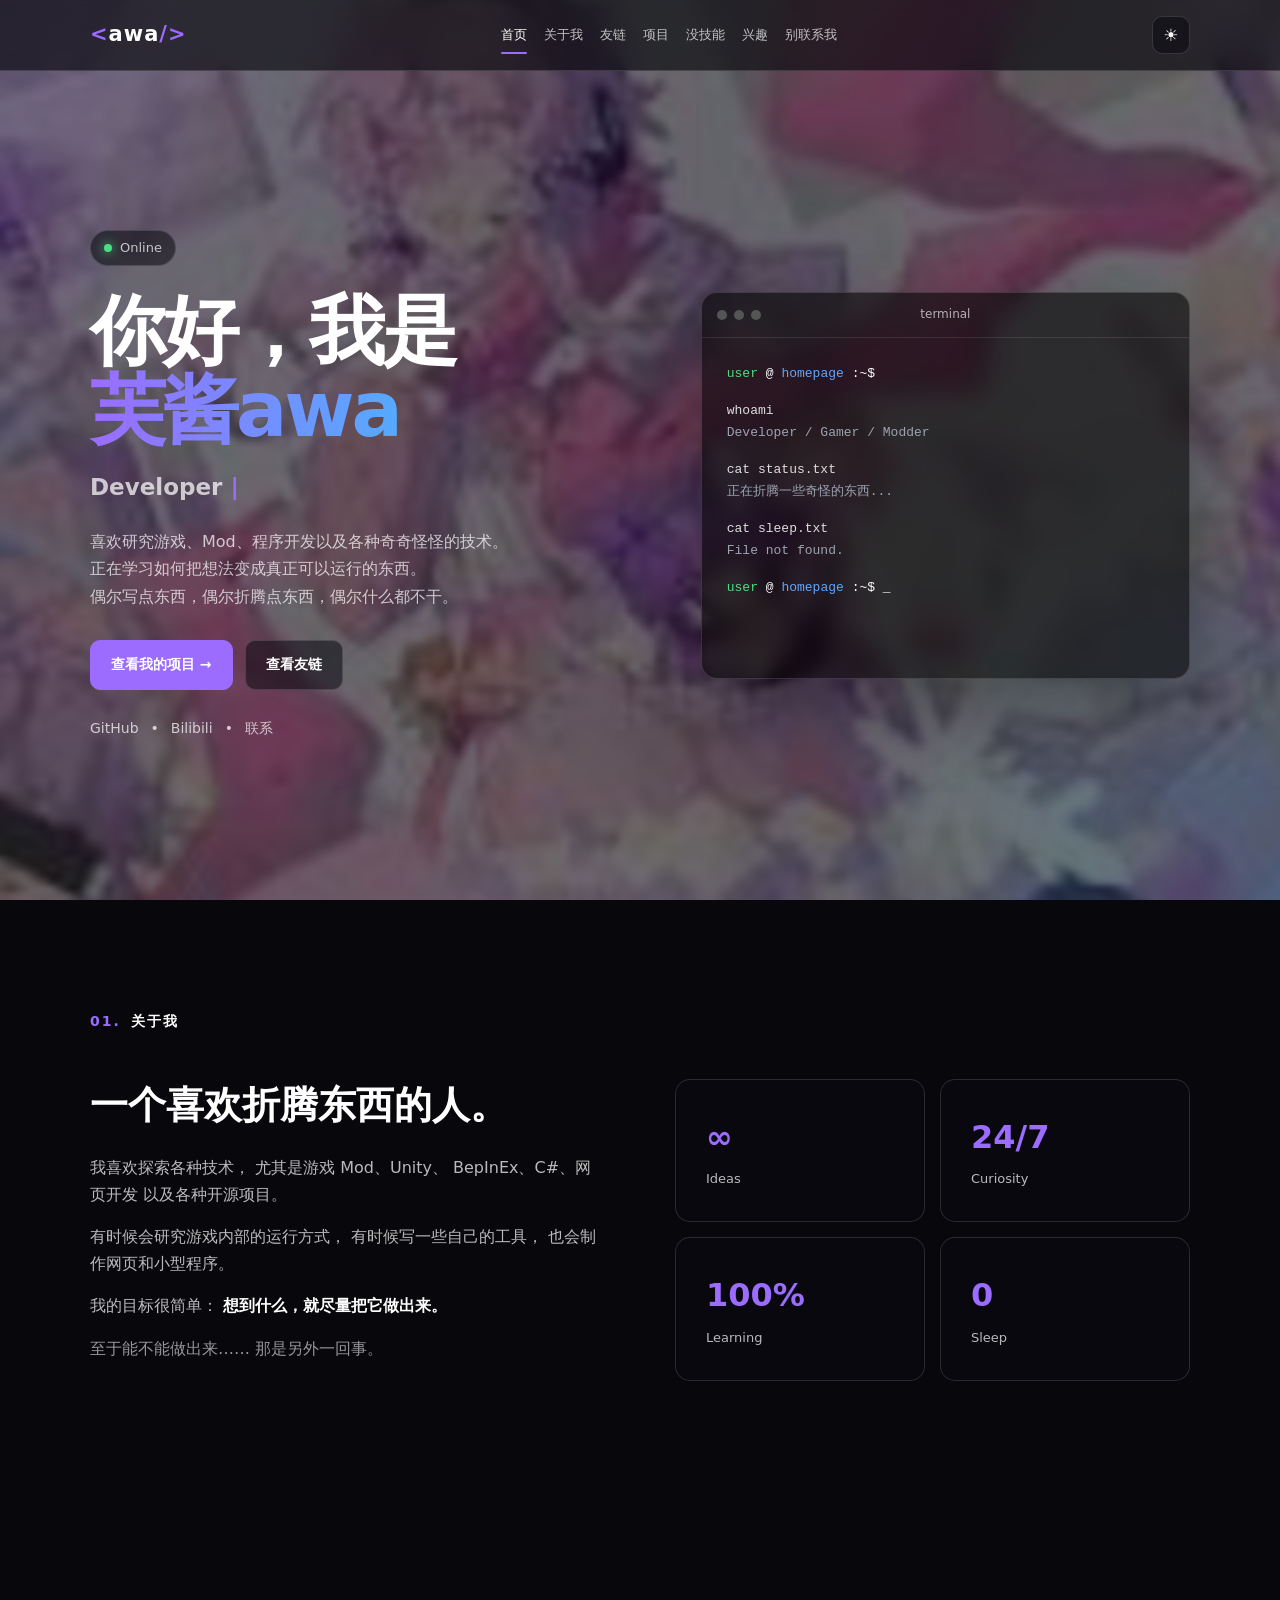
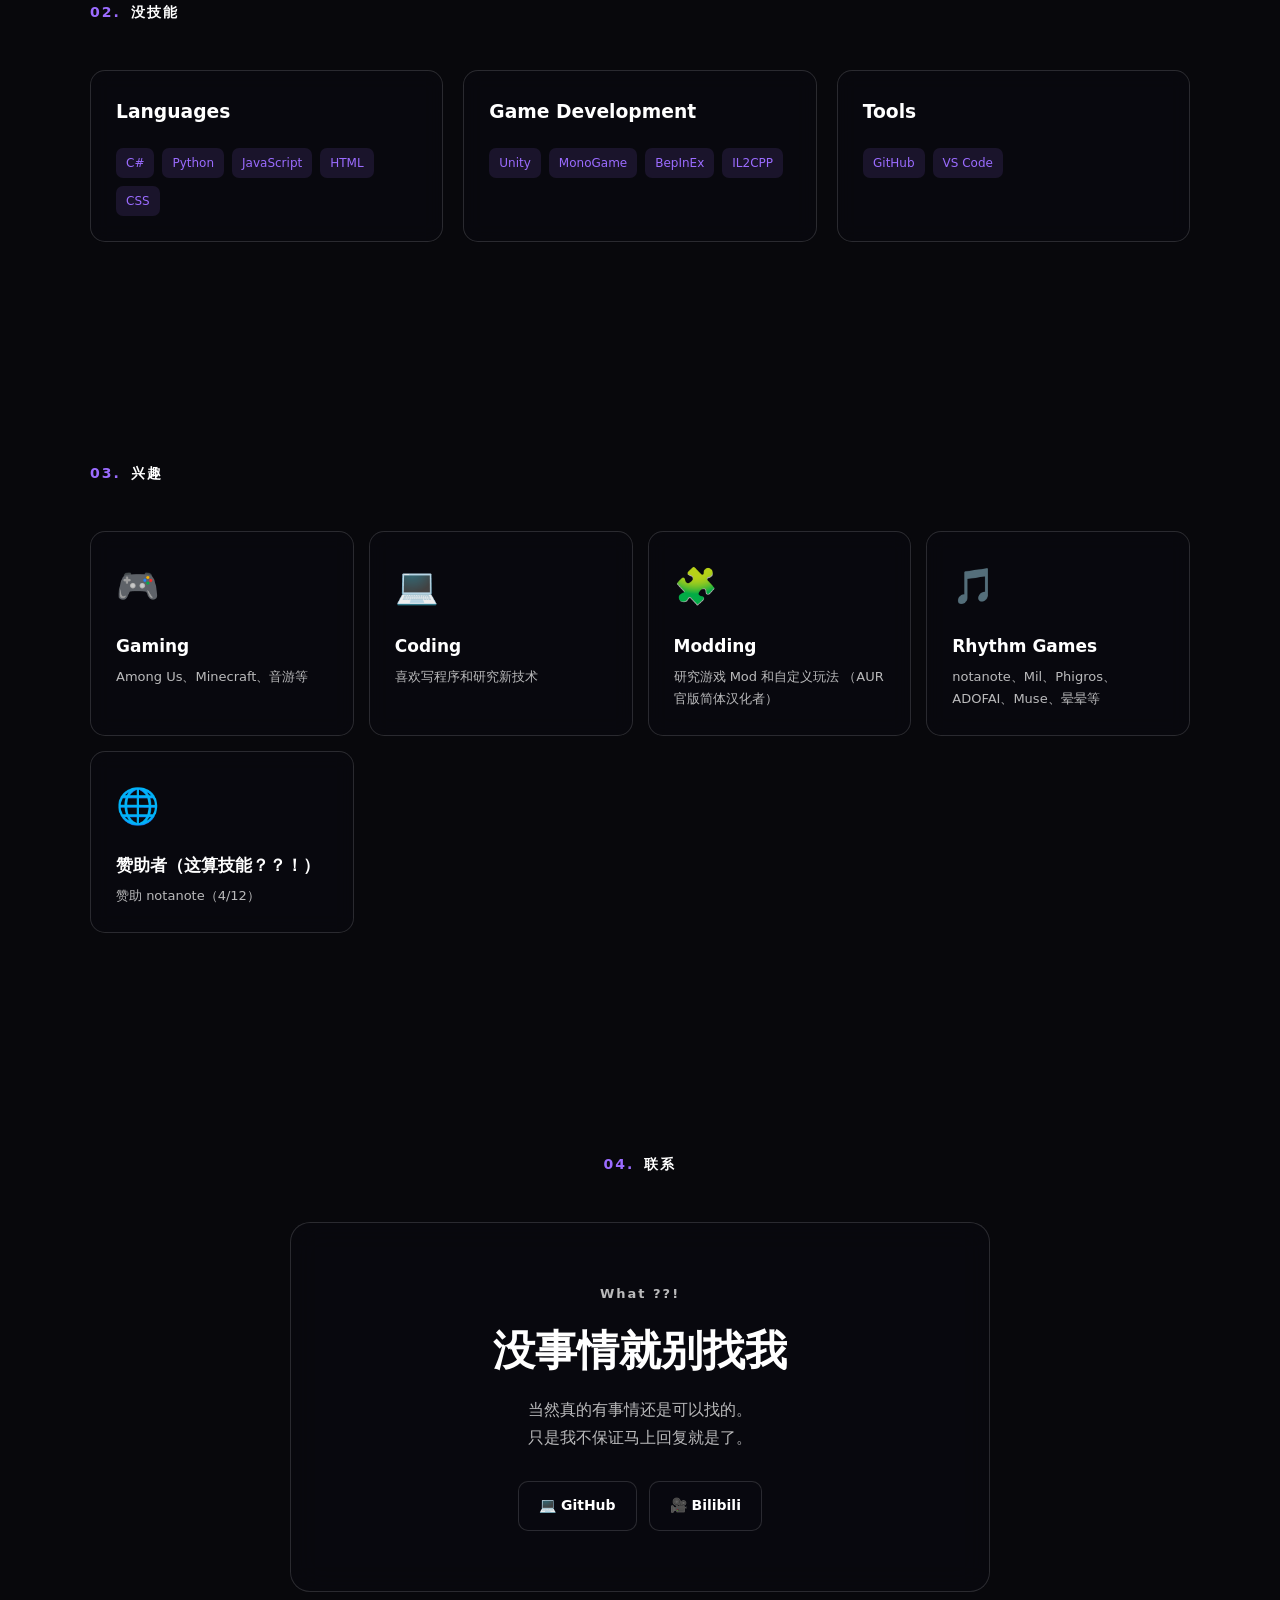
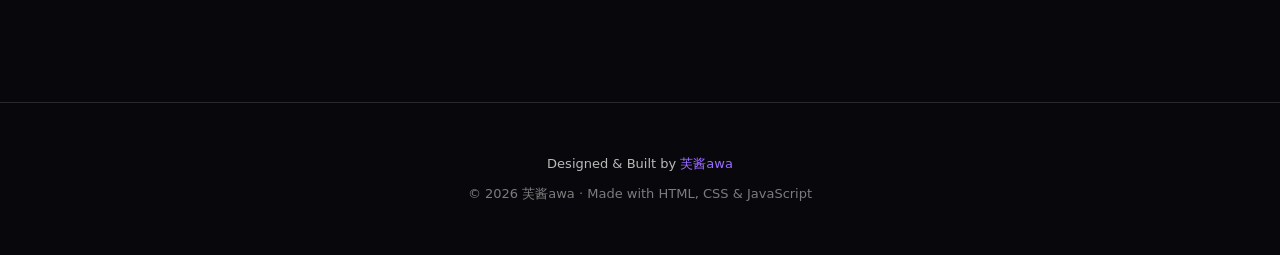
==== commit d79b600f: "更新 index.html" ====
--- a/index.html
+++ b/index.html
@@ -524,7 +524,7 @@
                     </h3>
 
                     <p>
-                        notanote、MIL、Phigros、
+                        notanote、Mil、Phigros、
                         ADOFAI、Muse、晕晕等
                     </p>
 
@@ -536,7 +536,7 @@
                     <div>🌐</div>
 
                     <h3>
-                        Web Development
+                        赞助者（这算技能？？！）
                     </h3>
 
                     <p>
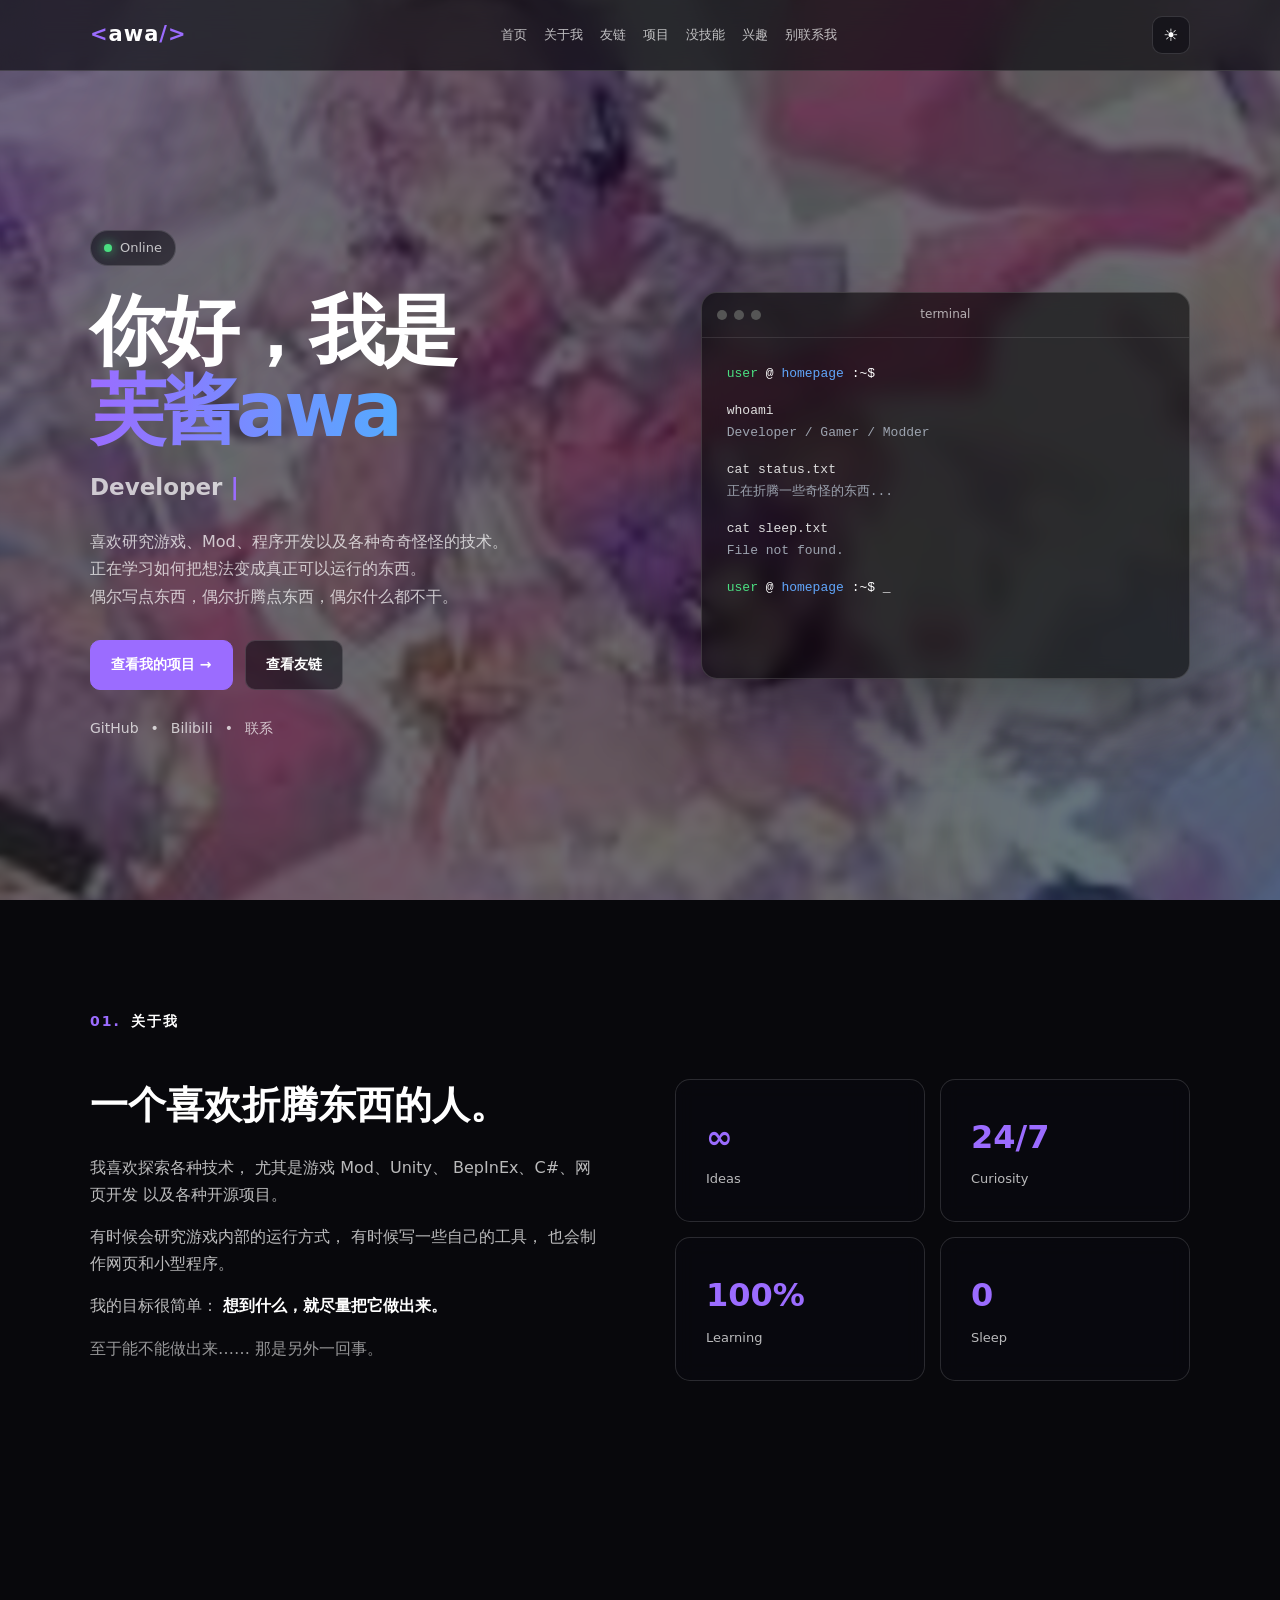
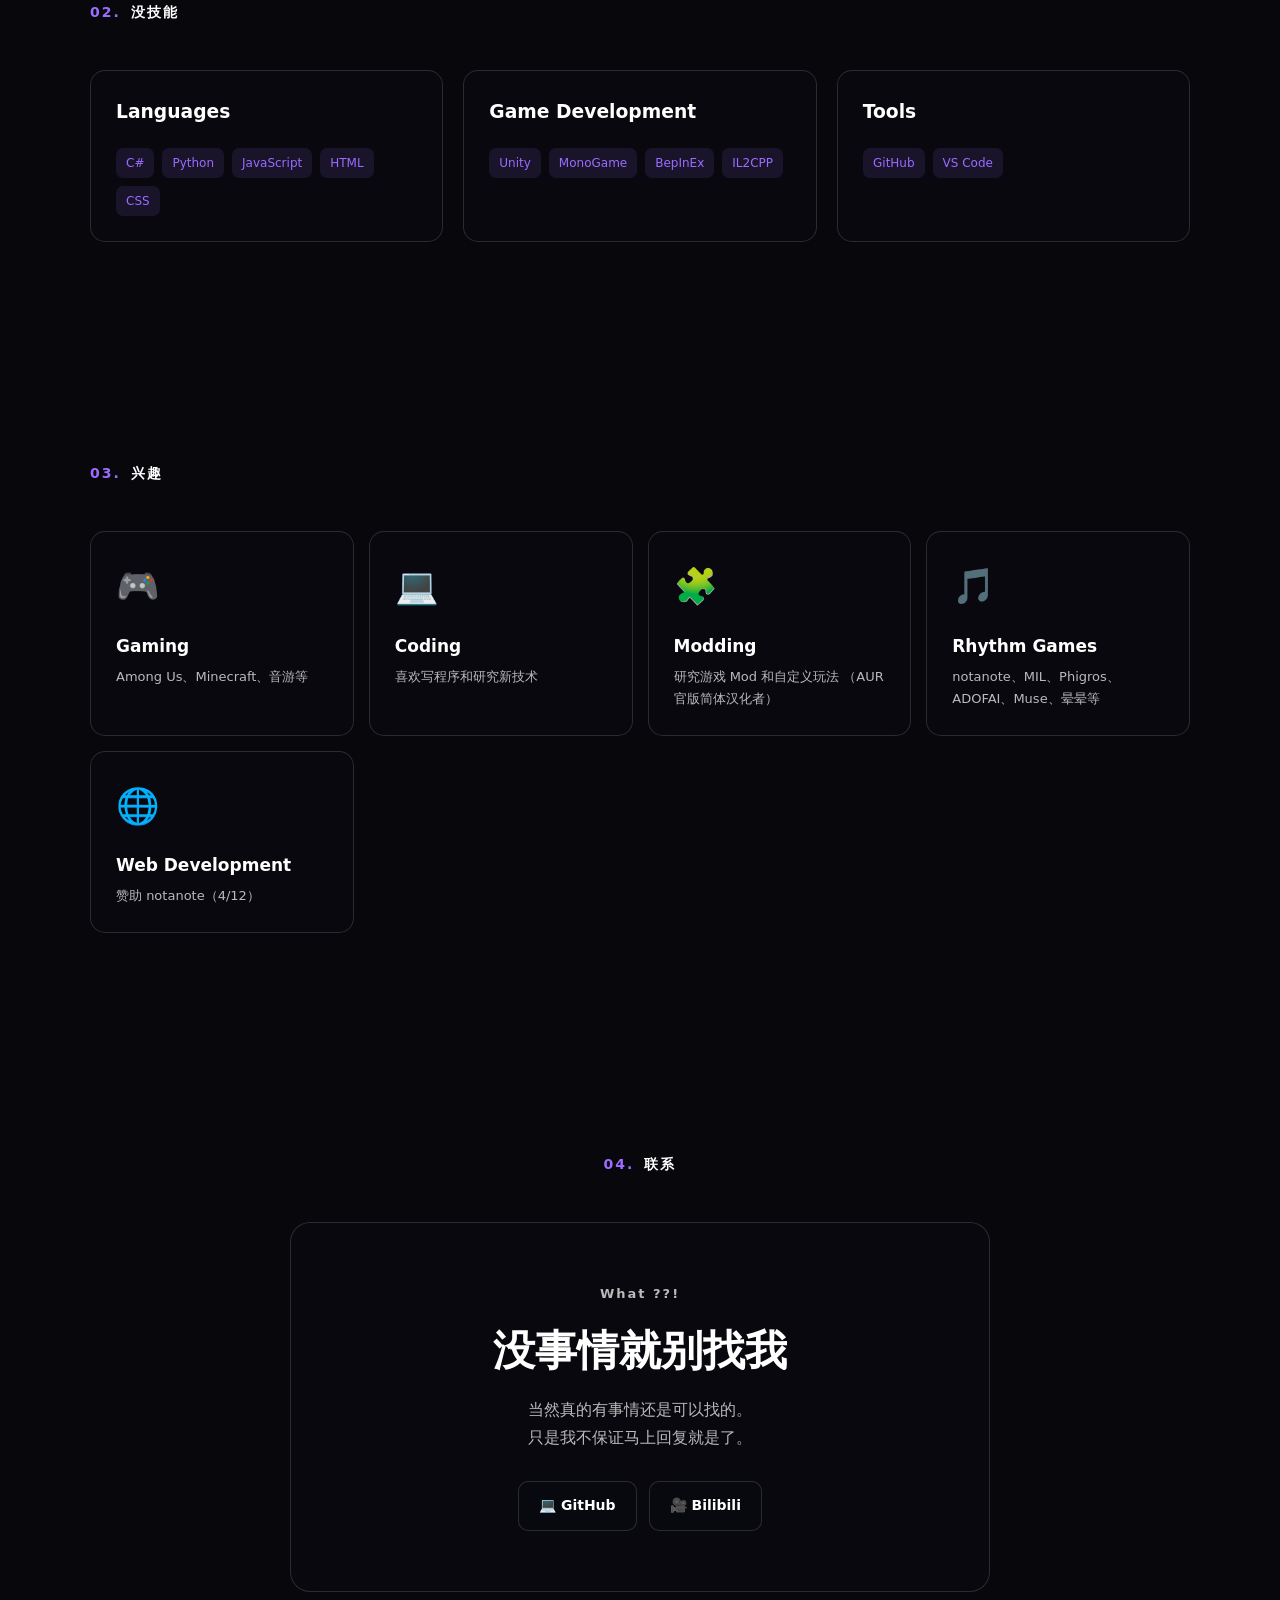
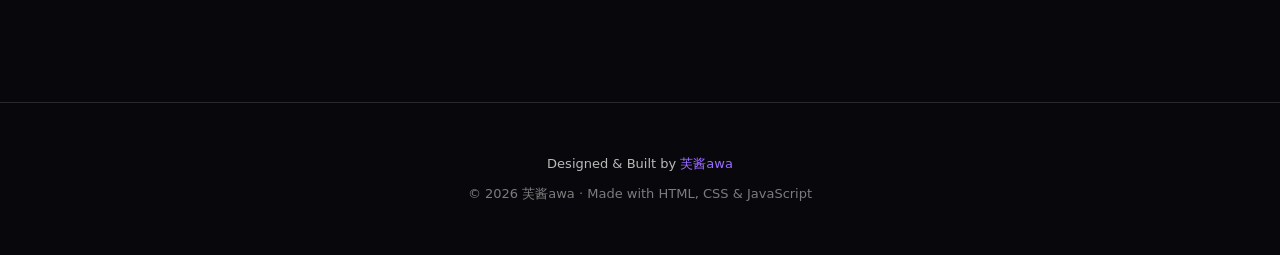
==== commit 45b4e048: "bur有个sb借我账号玩awmc没退我谢谢他" ====
--- a/index.html
+++ b/index.html
@@ -43,7 +43,7 @@
 
             <nav id="nav-menu">
 
-                <a href="index.html" class="active">
+                <a href="index.html">
                     首页
                 </a>
 
@@ -51,7 +51,7 @@
                     关于我
                 </a>
 
-                <a href="friends.html">
+                <a href="friends.main.html">
                     友链
                 </a>
 
@@ -524,7 +524,7 @@
                     </h3>
 
                     <p>
-                        notanote、Mil、Phigros、
+                        notanote、MIL、Phigros、
                         ADOFAI、Muse、晕晕等
                     </p>
 
@@ -536,7 +536,7 @@
                     <div>🌐</div>
 
                     <h3>
-                        赞助者（这算技能？？！）
+                        Web Development
                     </h3>
 
                     <p>
--- a/style.css
+++ b/style.css
@@ -299,26 +299,53 @@
 }
 
 
+/* =====================================================
+   导航栏下划线过渡
+===================================================== */
+
+nav a {
+    position: relative;
+    color: var(--muted);
+    font-size: 13px;
+    transition:
+        color 0.25s ease;
+}
+
+nav a:hover,
+nav a.active {
+    color: var(--text);
+}
+
+
+/* 默认没有横线 */
+
+nav a::after {
+    content: "";
+
+    position: absolute;
+
+    left: 50%;
+    bottom: -8px;
+
+    width: 0;
+    height: 2px;
+
+    border-radius: 2px;
+
+    background: var(--accent);
+
+    transform: translateX(-50%);
+
+    transition:
+        width 0.35s cubic-bezier(0.4, 0, 0.2, 1);
+}
+
+
+/* 当前页面 */
+
 nav a.active::after {
-
-    content: "";
-
-    position: absolute;
-
-    left: 0;
-
-    right: 0;
-
-    bottom: -8px;
-
-    height: 2px;
-
-    border-radius: 2px;
-
-    background:
-        var(--accent);
-}
-
+    width: 100%;
+}
 
 .nav-actions {
 
@@ -3690,128 +3717,434 @@
 }
 
 }
-
-
-
-
-
-
-
-
-
-
-
-
-
-
-
-
-
-
-
-
-
-
-
-
-
-
-
-
-
-
-
-
-
-
-
-
-
-
-
-
-
-
-
-
-
-
-
-
-
-
-
-
-
-
-
-
-
-
-
-
-
-
-
-
-
-
-
-
-
-
-
-
-
-
-
-
-
-
-
-
-
-
-
-
-
-
-
-
-
-
-
-
-
-
-
-
-
-
-
-
-
-
-
-
-
-
-
-
-
-
-
-
-
-
-
-
-
-
-
-
-
-
-
-
-
+/* =========================
+           Friends Main
+           ========================= */
+
+.friends-main-page {
+     min-height: 100vh;
+     padding: 120px 20px 60px;
+ }
+
+.friends-main-container {
+      width: 100%;
+      max-width: 1100px;
+      margin: 0 auto;
+}
+
+        /* 顶部标题 */
+        .friends-main-header {
+            text-align: center;
+            margin-bottom: 45px;
+        }
+
+        .friends-main-header h1 {
+            margin: 0 0 12px;
+            font-size: 38px;
+            font-weight: 800;
+        }
+
+        .friends-main-header p {
+            margin: 0;
+            color: var(--muted);
+            font-size: 15px;
+        }
+
+        /* 快捷操作 */
+        .friends-main-actions {
+            display: flex;
+            justify-content: center;
+            flex-wrap: wrap;
+            gap: 12px;
+            margin-bottom: 45px;
+        }
+
+        .friends-main-button {
+            display: inline-flex;
+            align-items: center;
+            justify-content: center;
+            gap: 8px;
+
+            min-width: 150px;
+            padding: 12px 20px;
+
+            border: 1px solid var(--border);
+            border-radius: 12px;
+
+            background: var(--card);
+            color: var(--text);
+
+            text-decoration: none;
+            font-size: 14px;
+
+            transition:
+                transform 0.25s ease,
+                border-color 0.25s ease,
+                background 0.25s ease;
+        }
+
+        .friends-main-button:hover {
+            transform: translateY(-3px);
+            border-color: var(--accent);
+            background: var(--card-hover);
+        }
+
+        .friends-main-button.primary {
+            border-color: var(--accent);
+            background: var(--accent);
+            color: white;
+        }
+
+        .friends-main-button.primary:hover {
+            filter: brightness(1.08);
+        }
+
+        /* 管理区域 */
+        .friends-manager {
+            margin-bottom: 50px;
+        }
+
+        .friends-manager-title {
+            display: flex;
+            align-items: center;
+            justify-content: space-between;
+            gap: 15px;
+
+            margin-bottom: 18px;
+        }
+
+        .friends-manager-title h2 {
+            margin: 0;
+            font-size: 22px;
+        }
+
+        .friends-manager-title span {
+            color: var(--muted);
+            font-size: 13px;
+        }
+
+        /* 朋友列表 */
+        .friends-main-grid {
+            display: grid;
+            grid-template-columns: repeat(3, 1fr);
+            gap: 18px;
+        }
+
+        .friends-main-card {
+            position: relative;
+
+            display: flex;
+            align-items: center;
+            gap: 15px;
+
+            padding: 18px;
+
+            border: 1px solid var(--border);
+            border-radius: 16px;
+
+            background: var(--card);
+
+            text-decoration: none;
+            color: var(--text);
+
+            transition:
+                transform 0.25s ease,
+                border-color 0.25s ease,
+                box-shadow 0.25s ease;
+        }
+
+        .friends-main-card:hover {
+            transform: translateY(-5px);
+            border-color: var(--accent);
+            box-shadow: 0 12px 30px rgba(0, 0, 0, 0.12);
+        }
+
+        .friends-main-avatar {
+            width: 64px;
+            height: 64px;
+
+            flex-shrink: 0;
+
+            border-radius: 14px;
+
+            object-fit: cover;
+
+            background: var(--card-hover);
+
+            border: 1px solid var(--border);
+        }
+
+        .friends-main-info {
+            min-width: 0;
+            flex: 1;
+        }
+
+        .friends-main-name {
+            margin: 0 0 5px;
+
+            font-size: 16px;
+            font-weight: 700;
+
+            white-space: nowrap;
+            overflow: hidden;
+            text-overflow: ellipsis;
+        }
+
+        .friends-main-description {
+            margin: 0;
+
+            color: var(--muted);
+
+            font-size: 13px;
+            line-height: 1.5;
+
+            white-space: nowrap;
+            overflow: hidden;
+            text-overflow: ellipsis;
+        }
+
+        .friends-main-arrow {
+            color: var(--muted);
+            font-size: 20px;
+
+            transition:
+                transform 0.25s ease,
+                color 0.25s ease;
+        }
+
+        .friends-main-card:hover .friends-main-arrow {
+            transform: translateX(4px);
+            color: var(--accent);
+        }
+
+        /* 添加朋友 */
+        .friends-add-card {
+            display: flex;
+            align-items: center;
+            justify-content: center;
+
+            min-height: 102px;
+
+            border: 1px dashed var(--border);
+            border-radius: 16px;
+
+            color: var(--muted);
+
+            text-decoration: none;
+
+            transition:
+                border-color 0.25s ease,
+                color 0.25s ease,
+                background 0.25s ease;
+        }
+
+        .friends-add-card:hover {
+            border-color: var(--accent);
+            color: var(--accent);
+            background: var(--card);
+        }
+
+        .friends-add-content {
+            text-align: center;
+        }
+
+        .friends-add-icon {
+            display: block;
+            margin-bottom: 5px;
+            font-size: 25px;
+        }
+
+        .friends-add-text {
+            font-size: 13px;
+        }
+
+        /* 提示 */
+        .friends-main-note {
+            padding: 20px;
+
+            border: 1px solid var(--border);
+            border-radius: 16px;
+
+            background: var(--card);
+
+            color: var(--muted);
+
+            font-size: 13px;
+            line-height: 1.7;
+        }
+
+        .friends-main-note strong {
+            color: var(--text);
+        }
+
+        /* 页脚 */
+        .friends-main-footer {
+            margin-top: 60px;
+
+            text-align: center;
+
+            color: var(--muted);
+            font-size: 12px;
+        }
+
+        /* =========================
+           Mobile
+           ========================= */
+
+        @media (max-width: 850px) {
+            .friends-main-grid {
+                grid-template-columns: repeat(2, 1fr);
+            }
+        }
+
+        @media (max-width: 600px) {
+            .friends-main-page {
+                padding: 100px 15px 40px;
+            }
+
+            .friends-main-header h1 {
+                font-size: 30px;
+            }
+
+            .friends-main-grid {
+                grid-template-columns: 1fr;
+            }
+
+            .friends-manager-title {
+                align-items: flex-start;
+                flex-direction: column;
+                gap: 5px;
+            }
+
+            .friends-main-actions {
+                flex-direction: column;
+            }
+
+            .friends-main-button {
+                width: 100%;
+            }
+        }
+
+
+
+
+
+
+
+
+
+
+
+
+
+
+
+
+
+
+
+
+
+
+
+
+
+
+
+
+
+
+
+
+
+
+
+
+
+
+
+
+
+
+
+
+
+
+
+
+
+
+
+
+
+
+
+
+
+
+
+
+
+
+
+
+
+
+
+
+
+
+
+
+
+
+
+
+
+
+
+
+
+
+
+
+
+
+
+
+
+
+
+
+
+
+
+
+
+
+
+
+
+
+
+
+
+
+
+
+
+
+
+
+
+
+
+
+
+
+
+
+
+
+
+
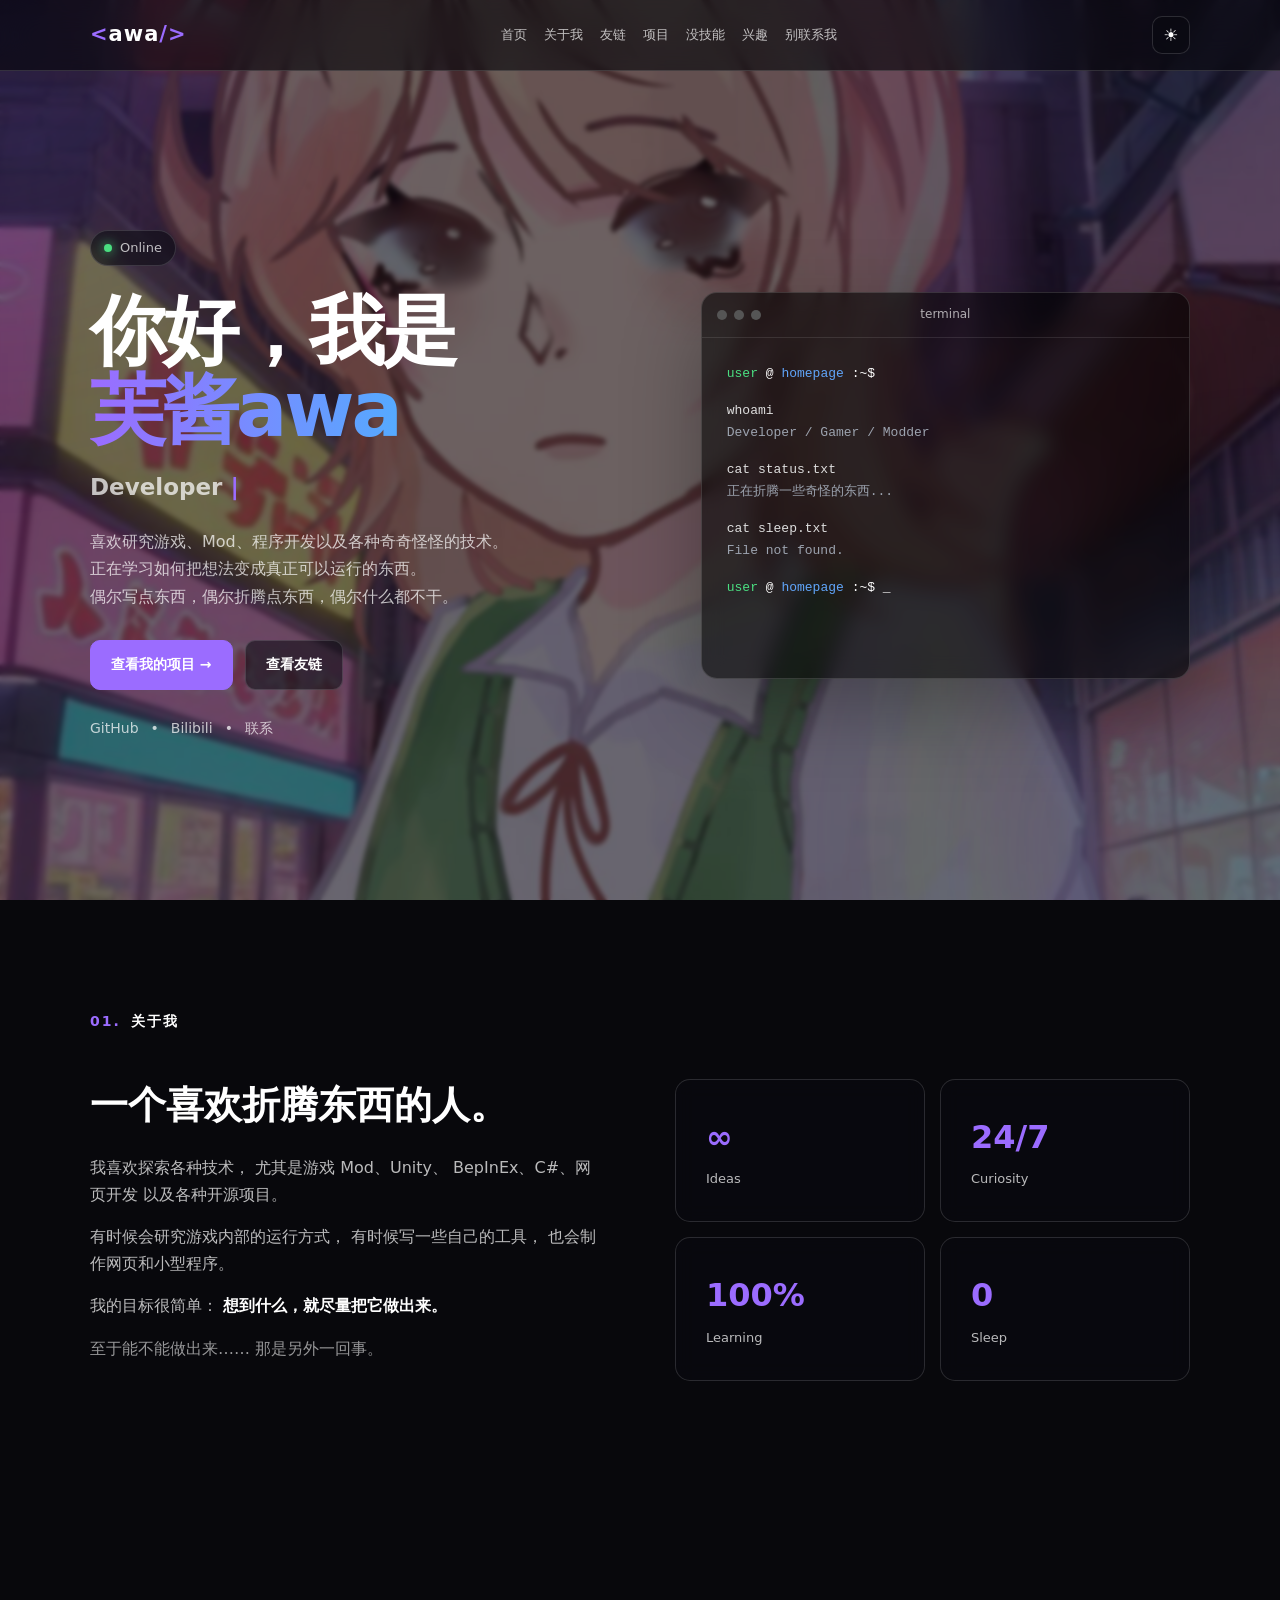
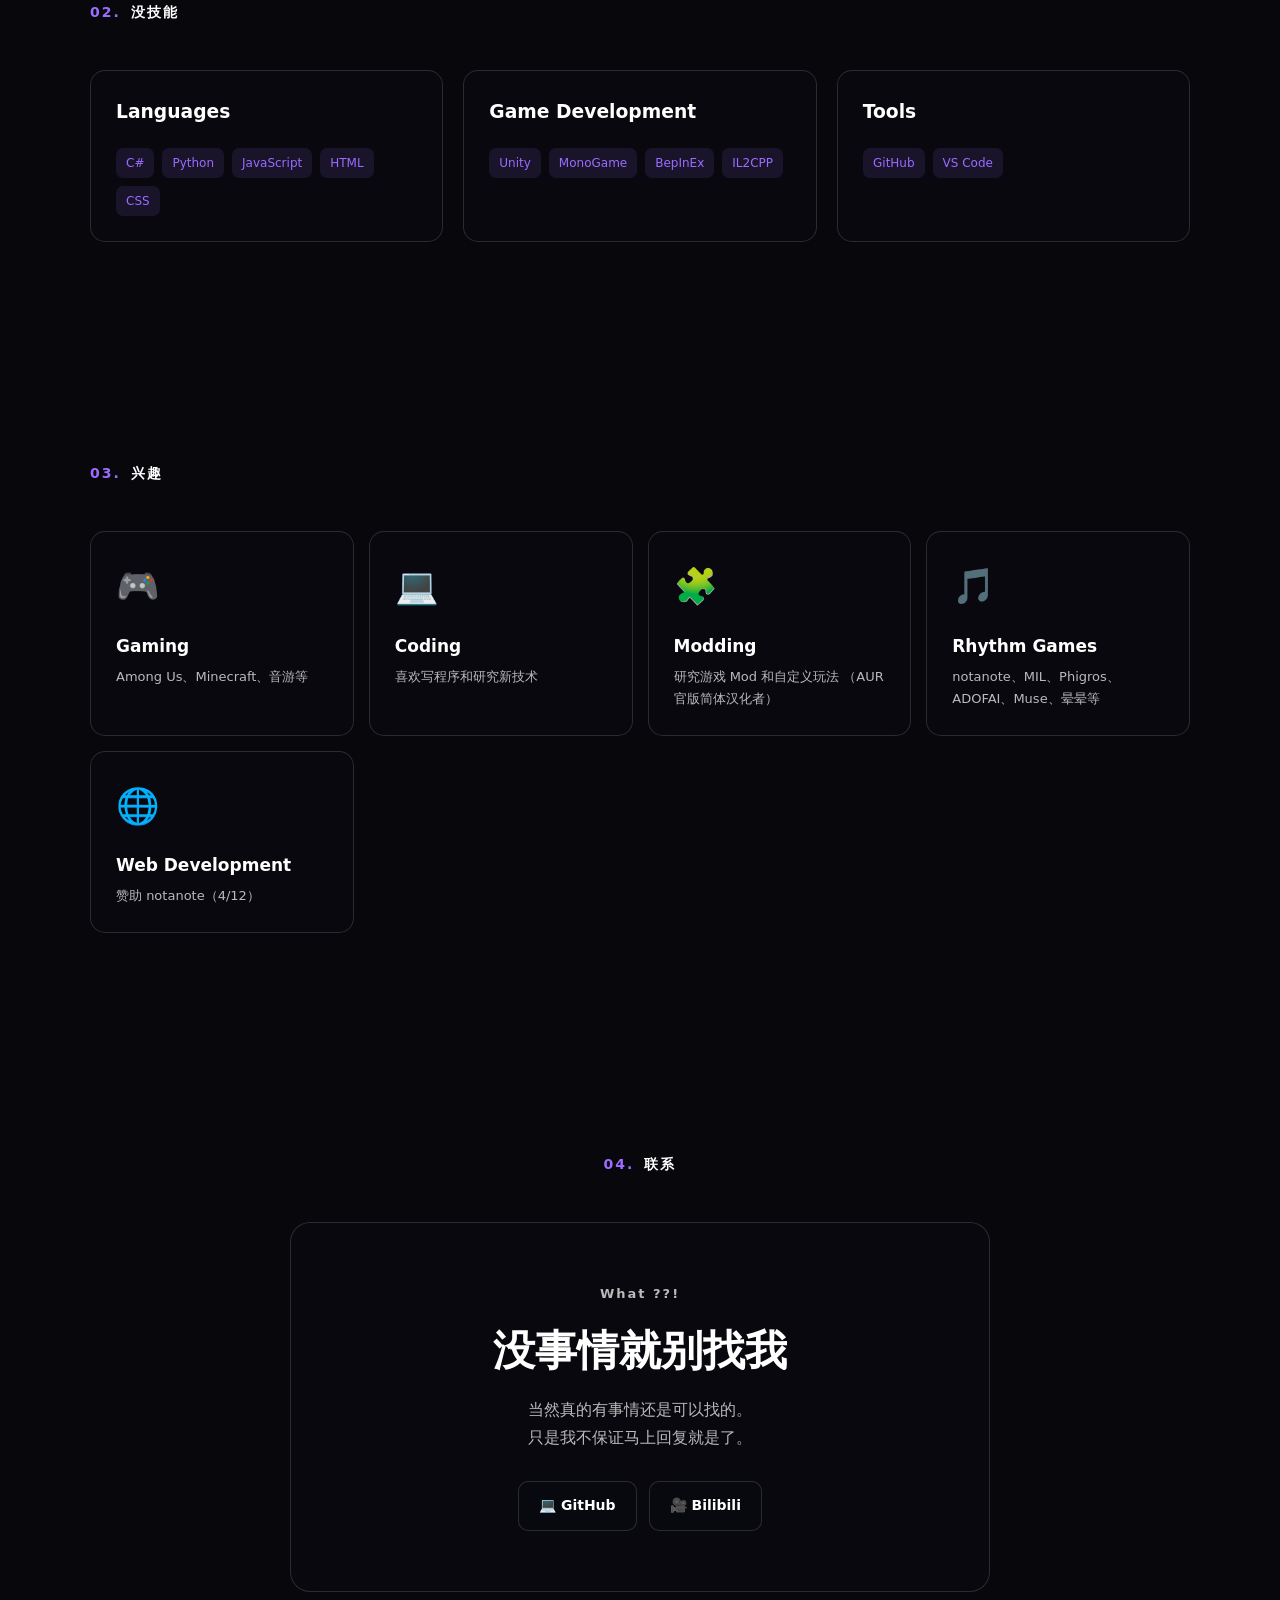
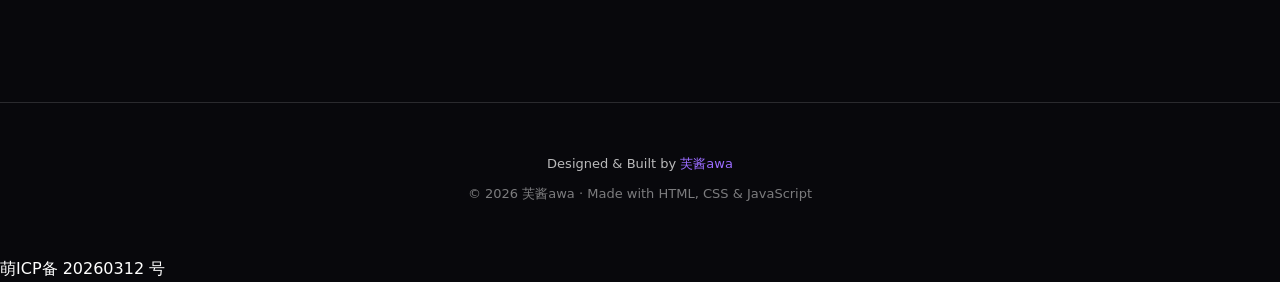
==== commit bd44510b: "Add files via upload" ====
--- a/index.html
+++ b/index.html
@@ -634,6 +634,18 @@
 
     </footer>
 
+   
+    <p>
+        萌ICP备
+        <a
+            href="https://icp.gov.moe/?keyword=20260312"
+            target="_blank"
+            rel="noopener noreferrer"
+        >20260312</a>
+        号
+</p>
+
+
 
 
     <!-- 返回顶部 -->
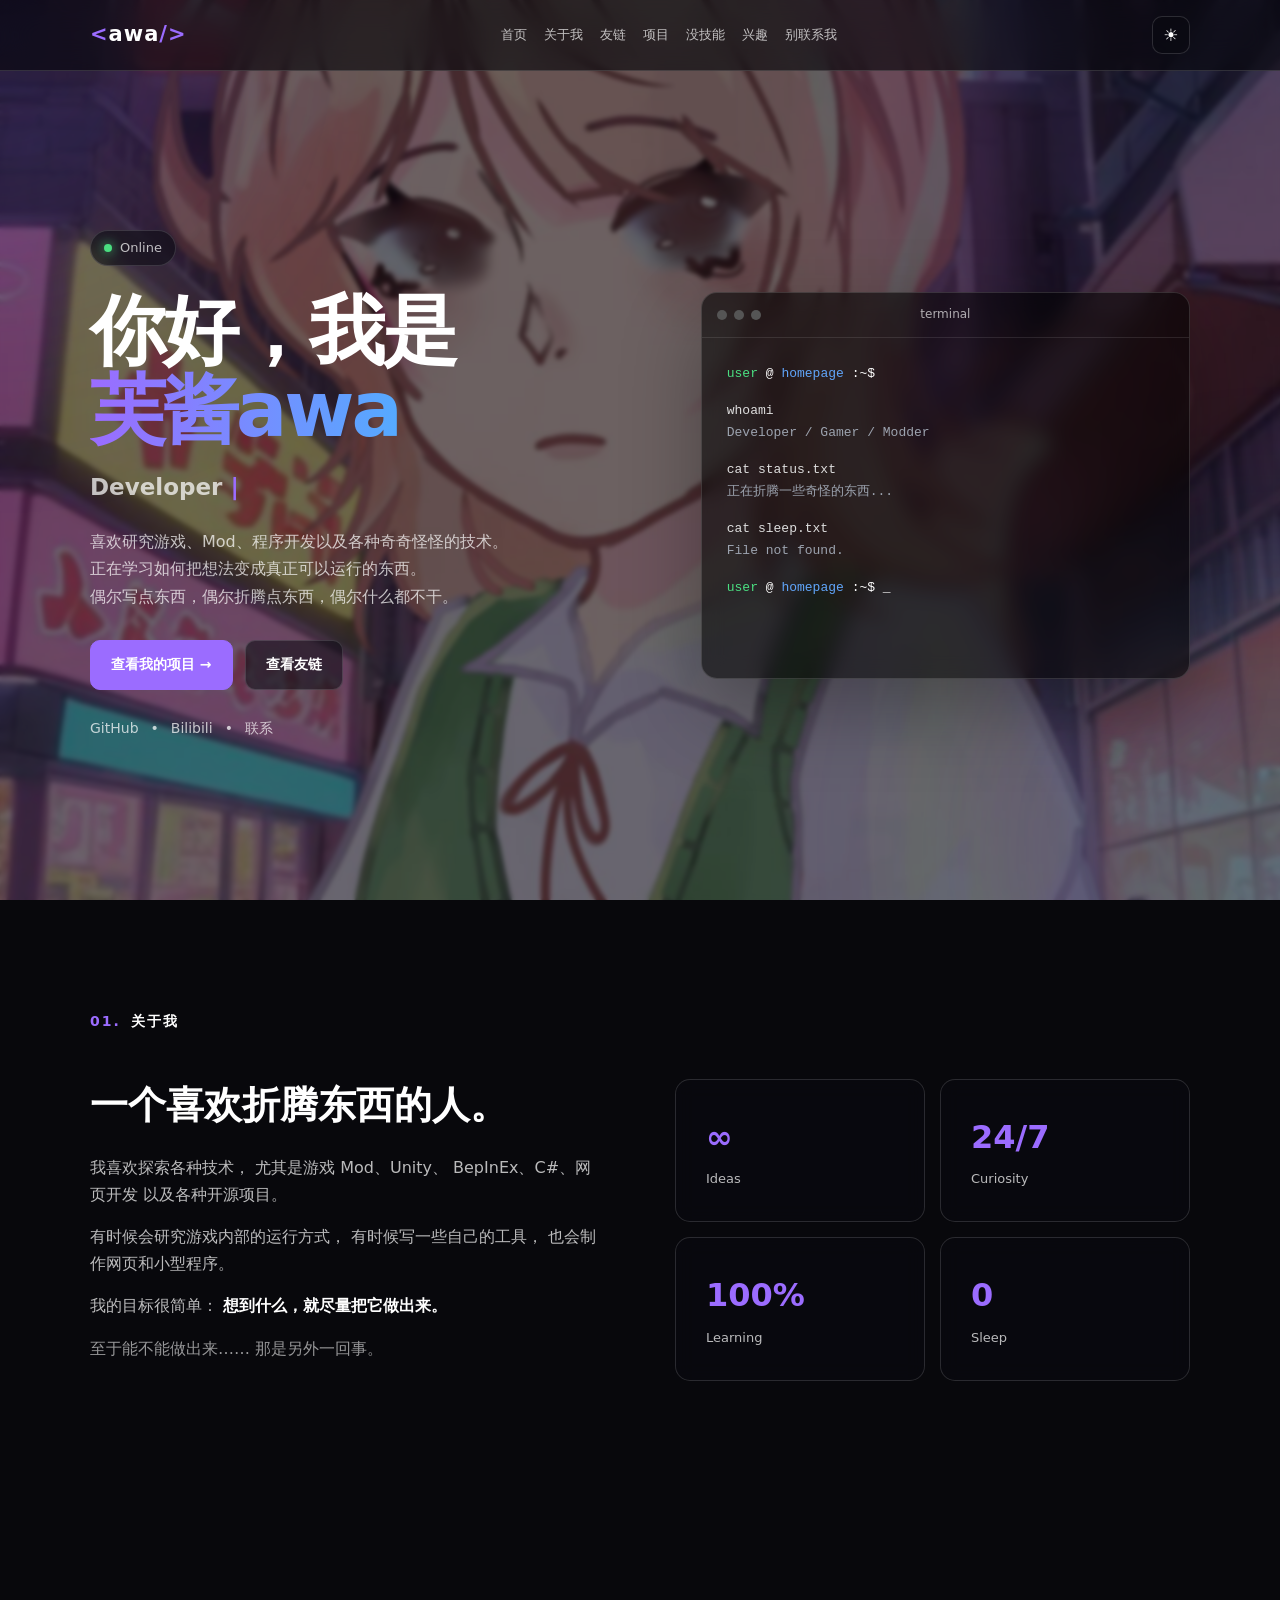
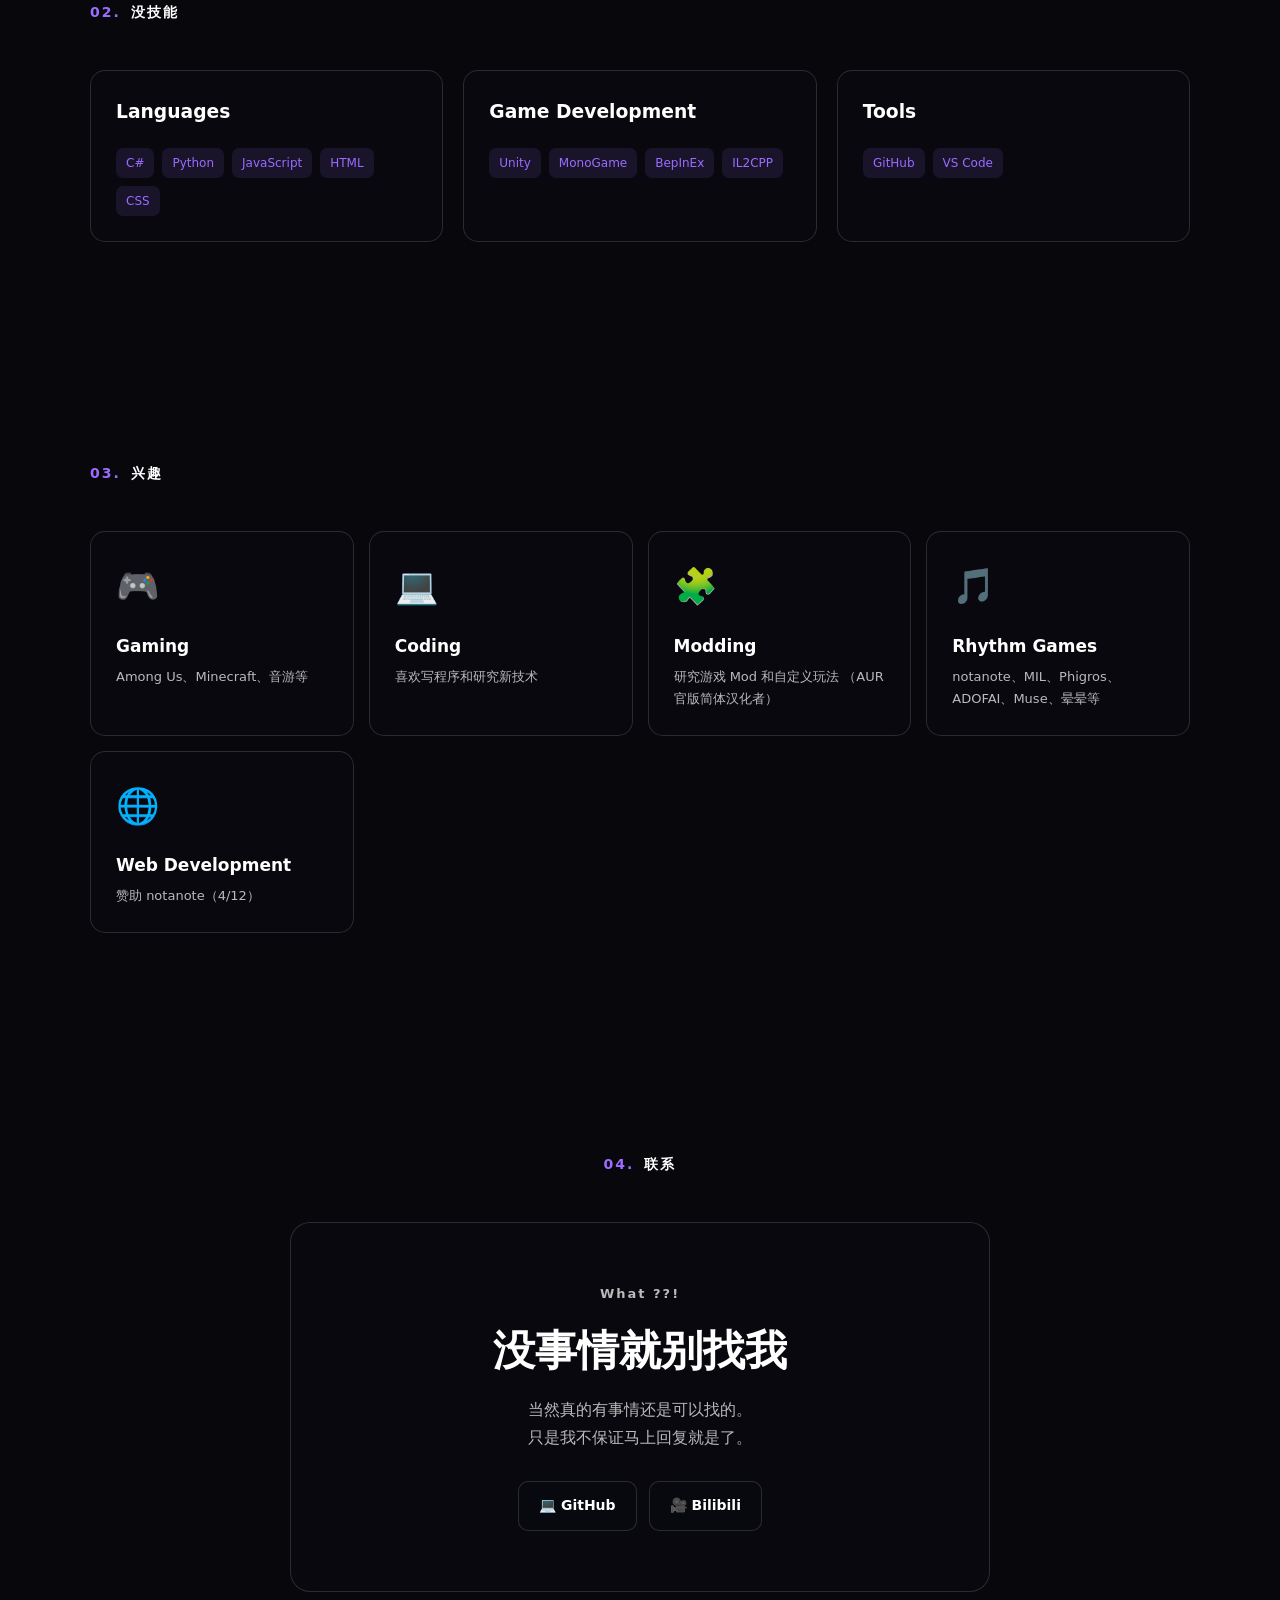
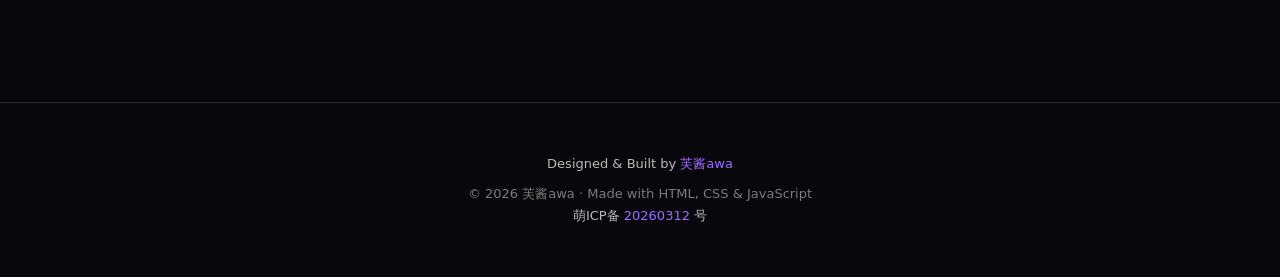
==== commit d2c77d62: "Add files via upload" ====
--- a/index.html
+++ b/index.html
@@ -631,11 +631,7 @@
             ·
             Made with HTML, CSS & JavaScript
         </p>
-
-    </footer>
-
-   
-    <p>
+        <p>
         萌ICP备
         <a
             href="https://icp.gov.moe/?keyword=20260312"
@@ -646,6 +642,10 @@
 </p>
 
 
+    </footer>
+
+   
+    
 
 
     <!-- 返回顶部 -->
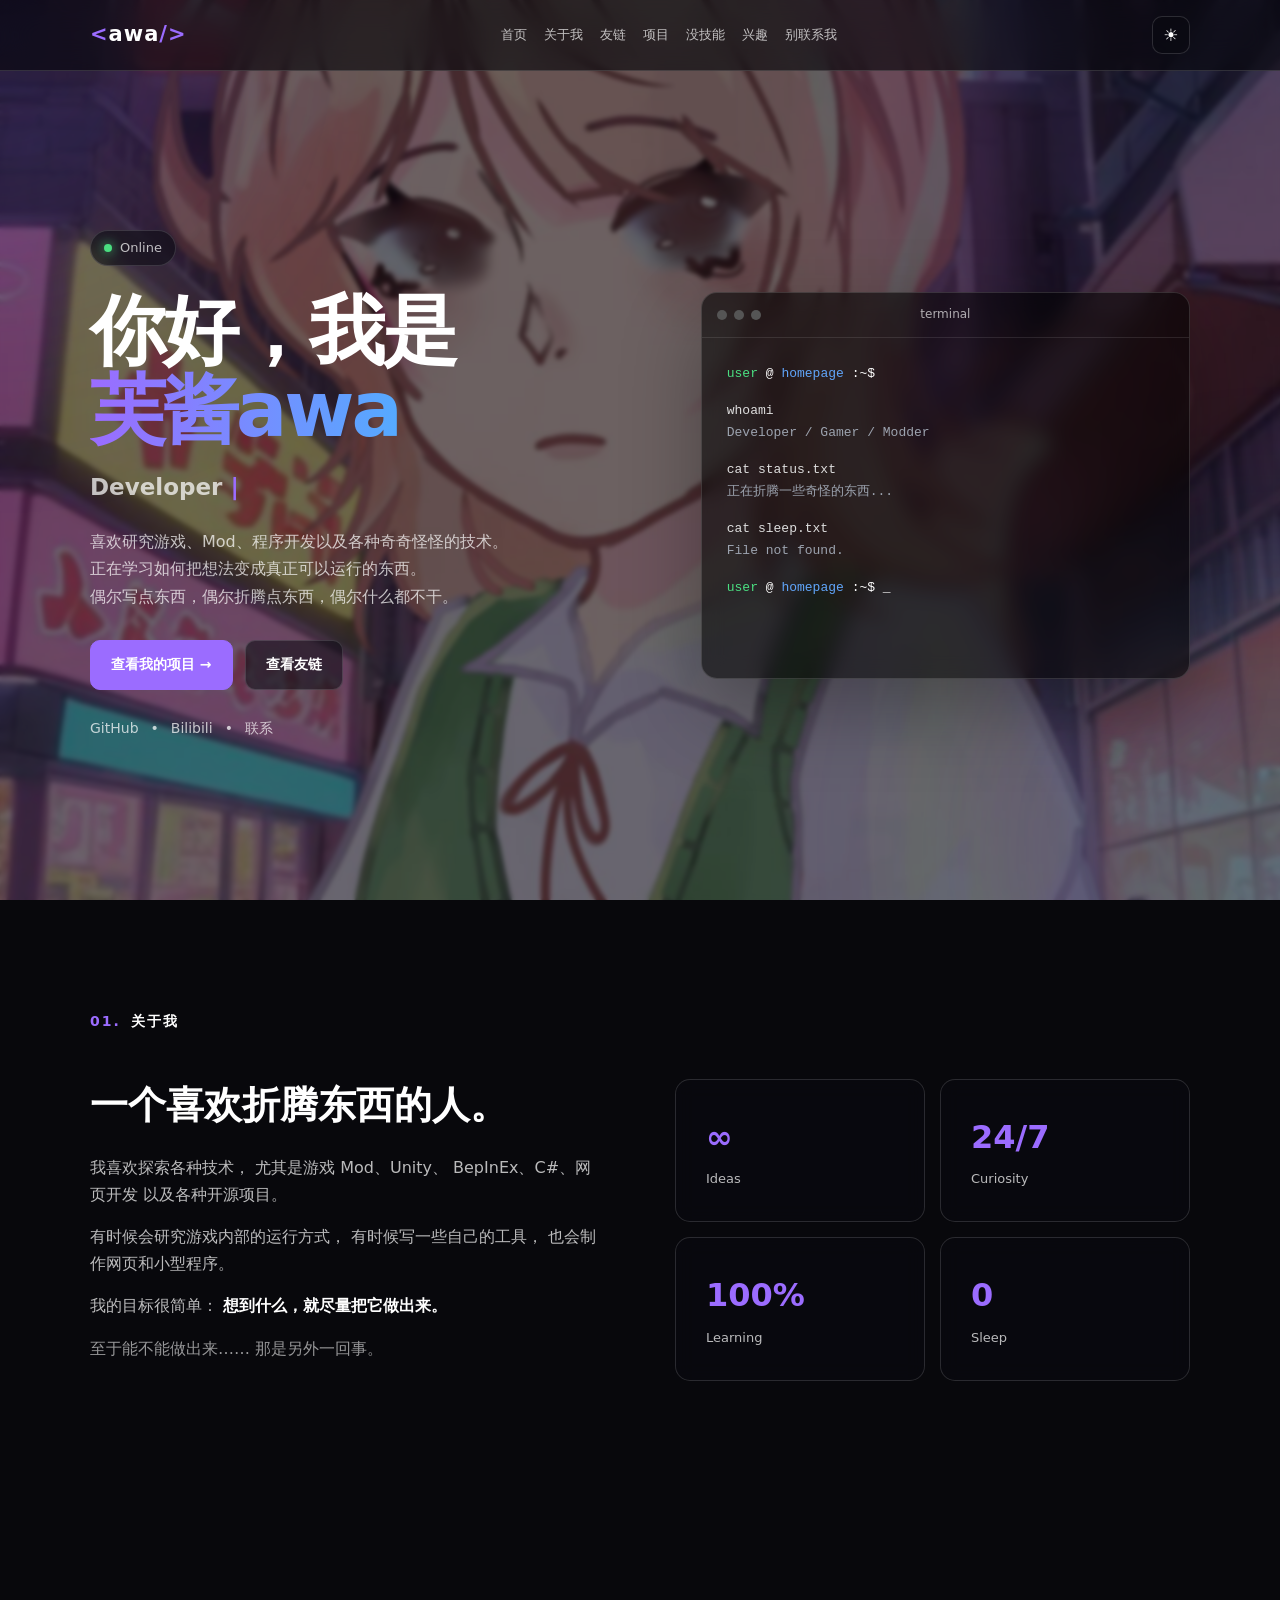
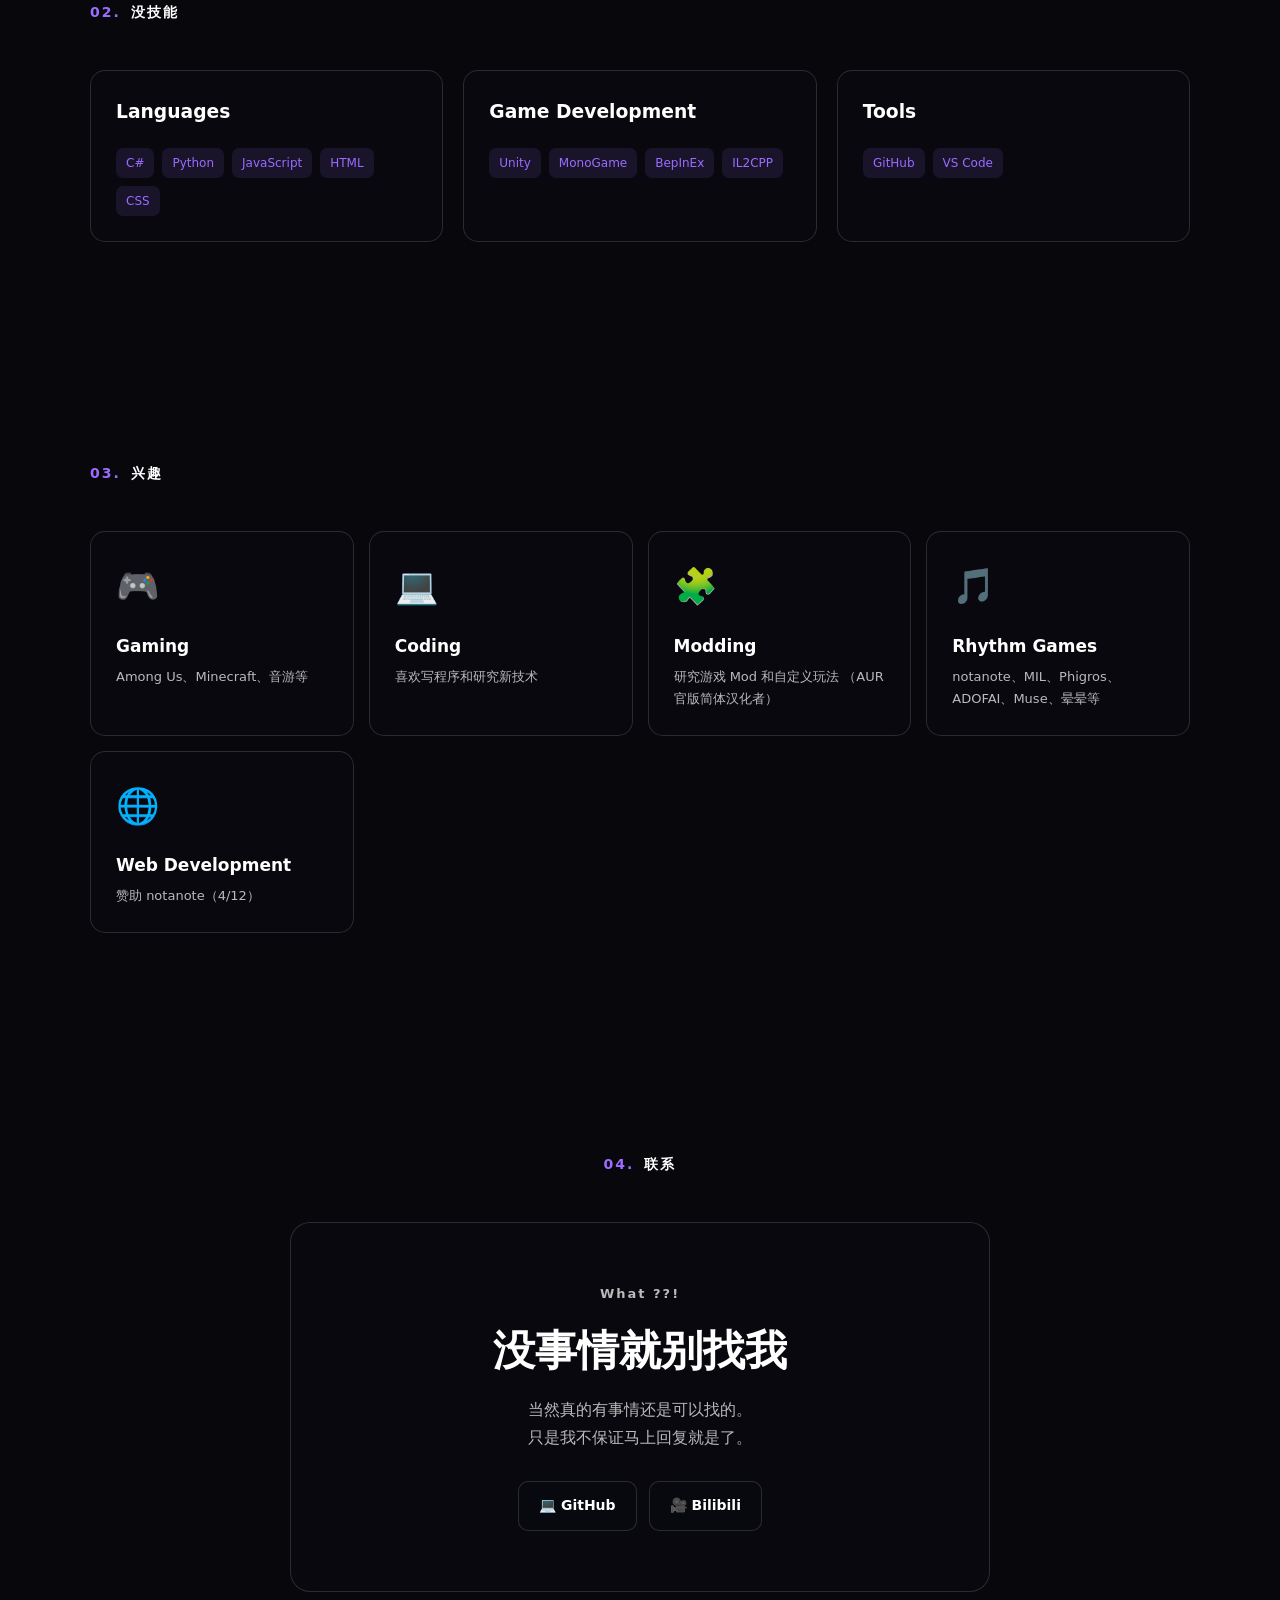
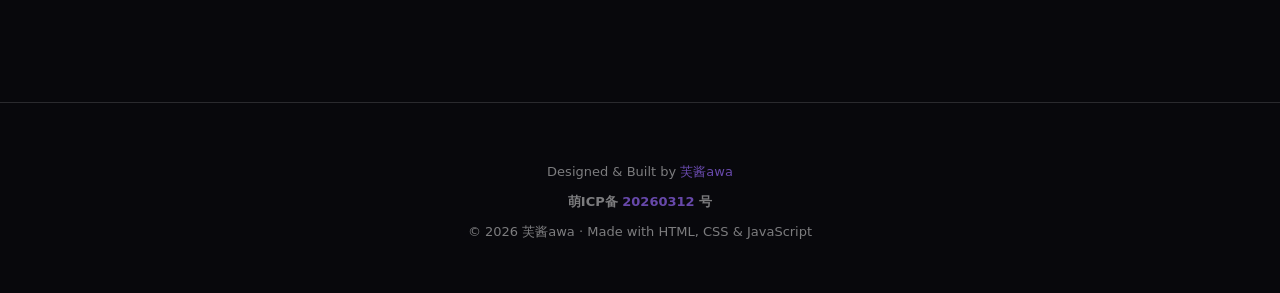
==== commit c817c2b2: "Add files via upload" ====
--- a/index.html
+++ b/index.html
@@ -621,17 +621,14 @@
 
     <footer>
 
-        <p>
+        <p class="copyright">
             Designed & Built by
              <a href="https://space.bilibili.com/1682798870" target="_blank" rel="noopener noreferrer">芙酱awa</a>
         </p>
 
+
+<strong>
         <p class="copyright">
-            © 2026 芙酱awa
-            ·
-            Made with HTML, CSS & JavaScript
-        </p>
-        <p>
         萌ICP备
         <a
             href="https://icp.gov.moe/?keyword=20260312"
@@ -640,6 +637,15 @@
         >20260312</a>
         号
 </p>
+</strong>
+</div>
+
+        <p class="copyright">
+            © 2026 芙酱awa
+            ·
+            Made with HTML, CSS & JavaScript
+        </p>
+       
 
 
     </footer>
--- a/style.css
+++ b/style.css
@@ -4024,127 +4024,151 @@
                 width: 100%;
             }
         }
-
-
-
-
-
-
-
-
-
-
-
-
-
-
-
-
-
-
-
-
-
-
-
-
-
-
-
-
-
-
-
-
-
-
-
-
-
-
-
-
-
-
-
-
-
-
-
-
-
-
-
-
-
-
-
-
-
-
-
-
-
-
-
-
-
-
-
-
-
-
-
-
-
-
-
-
-
-
-
-
-
-
-
-
-
-
-
-
-
-
-
-
-
-
-
-
-
-
-
-
-
-
-
-
-
-
-
-
-
-
-
-
-
-
-
-
-
-
-
-
-
-
-
-
+/* ICP 备案信息 */
+.footer-icp {
+    margin-top: 15px;
+    padding-top: 12px;
+
+    border-top: 1px solid var(--border);
+
+    /* ICP 上方增加一层柔和阴影 */
+    box-shadow: 0 -8px 20px rgba(0, 0, 0, 0.12);
+}
+
+.footer-icp p {
+    margin: 0;
+}
+
+.footer-icp a {
+    color: var(--accent);
+    text-decoration: none;
+    transition: opacity 0.2s ease;
+}
+
+.footer-icp a:hover {
+    opacity: 0.75;
+}
+
+
+
+
+
+
+
+
+
+
+
+
+
+
+
+
+
+
+
+
+
+
+
+
+
+
+
+
+
+
+
+
+
+
+
+
+
+
+
+
+
+
+
+
+
+
+
+
+
+
+
+
+
+
+
+
+
+
+
+
+
+
+
+
+
+
+
+
+
+
+
+
+
+
+
+
+
+
+
+
+
+
+
+
+
+
+
+
+
+
+
+
+
+
+
+
+
+
+
+
+
+
+
+
+
+
+
+
+
+
+
+
+
+
+
+
+
+
+
+
+
+
+
+
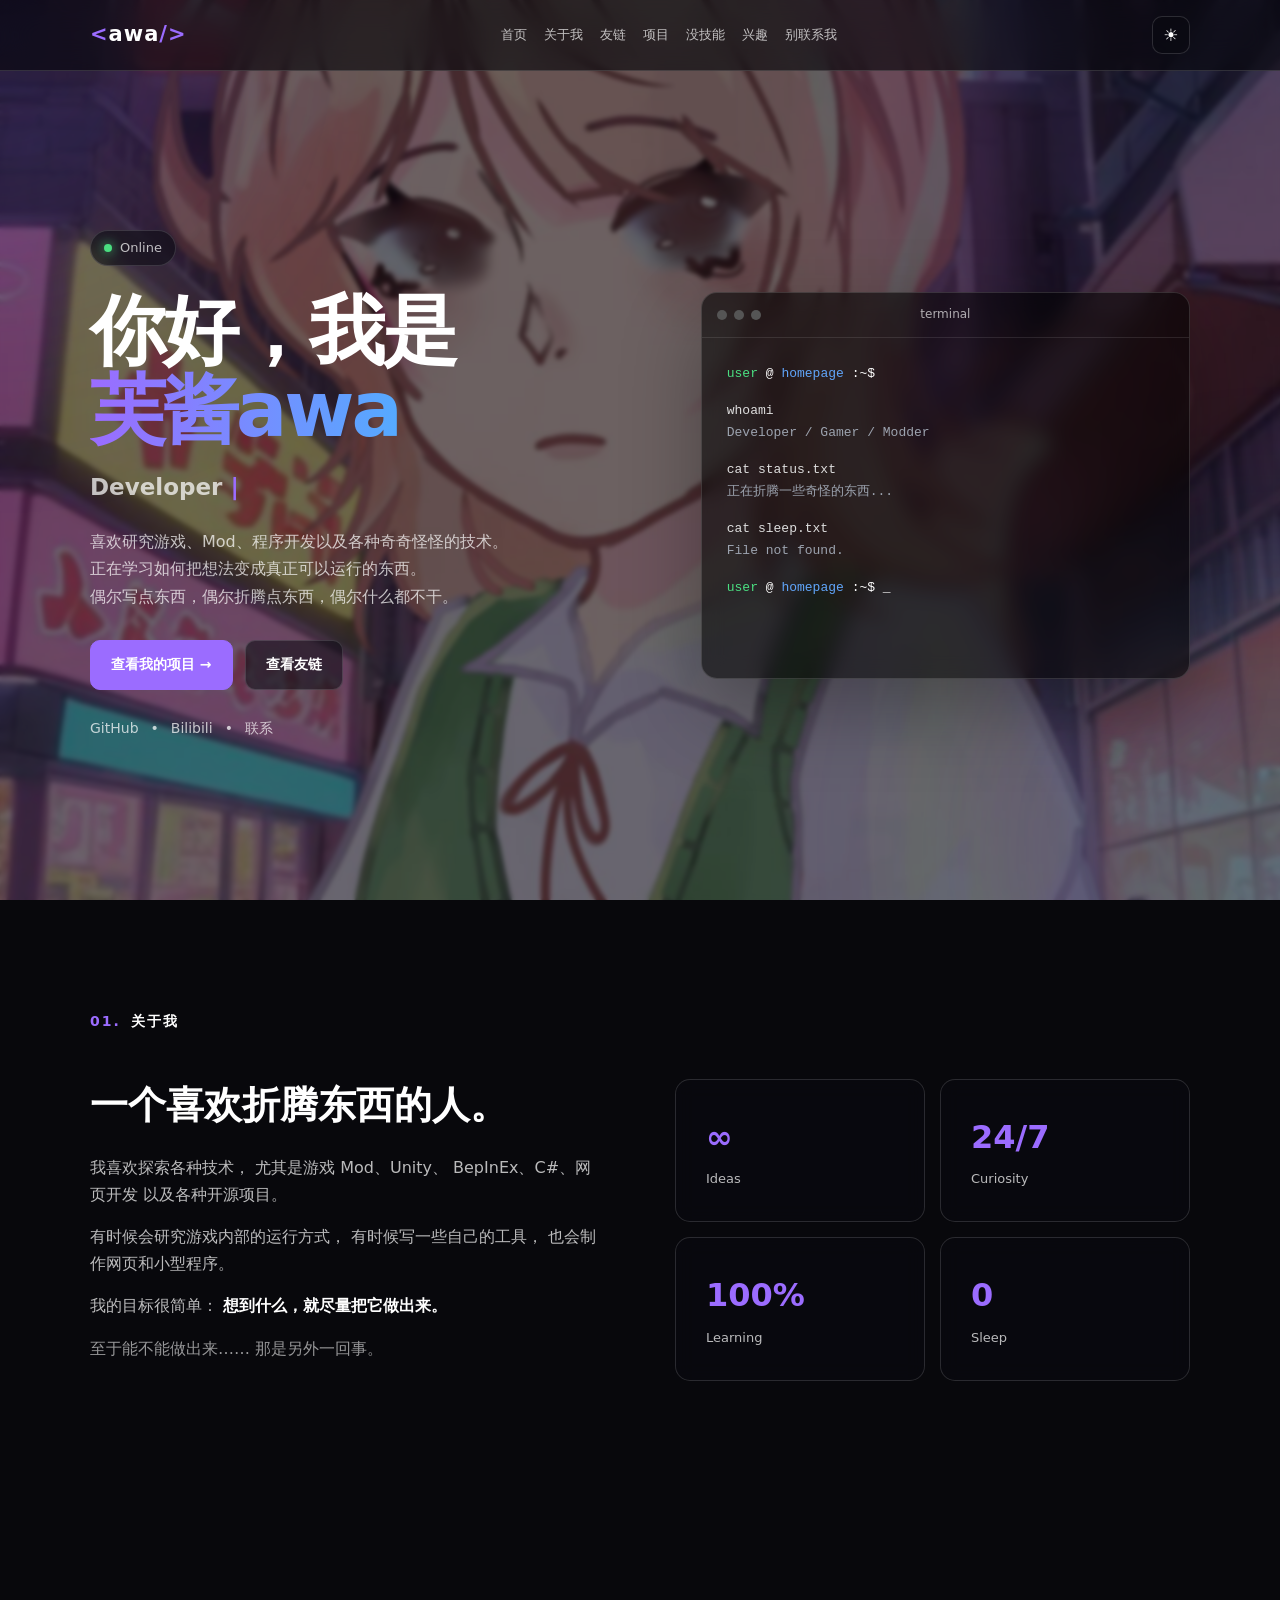
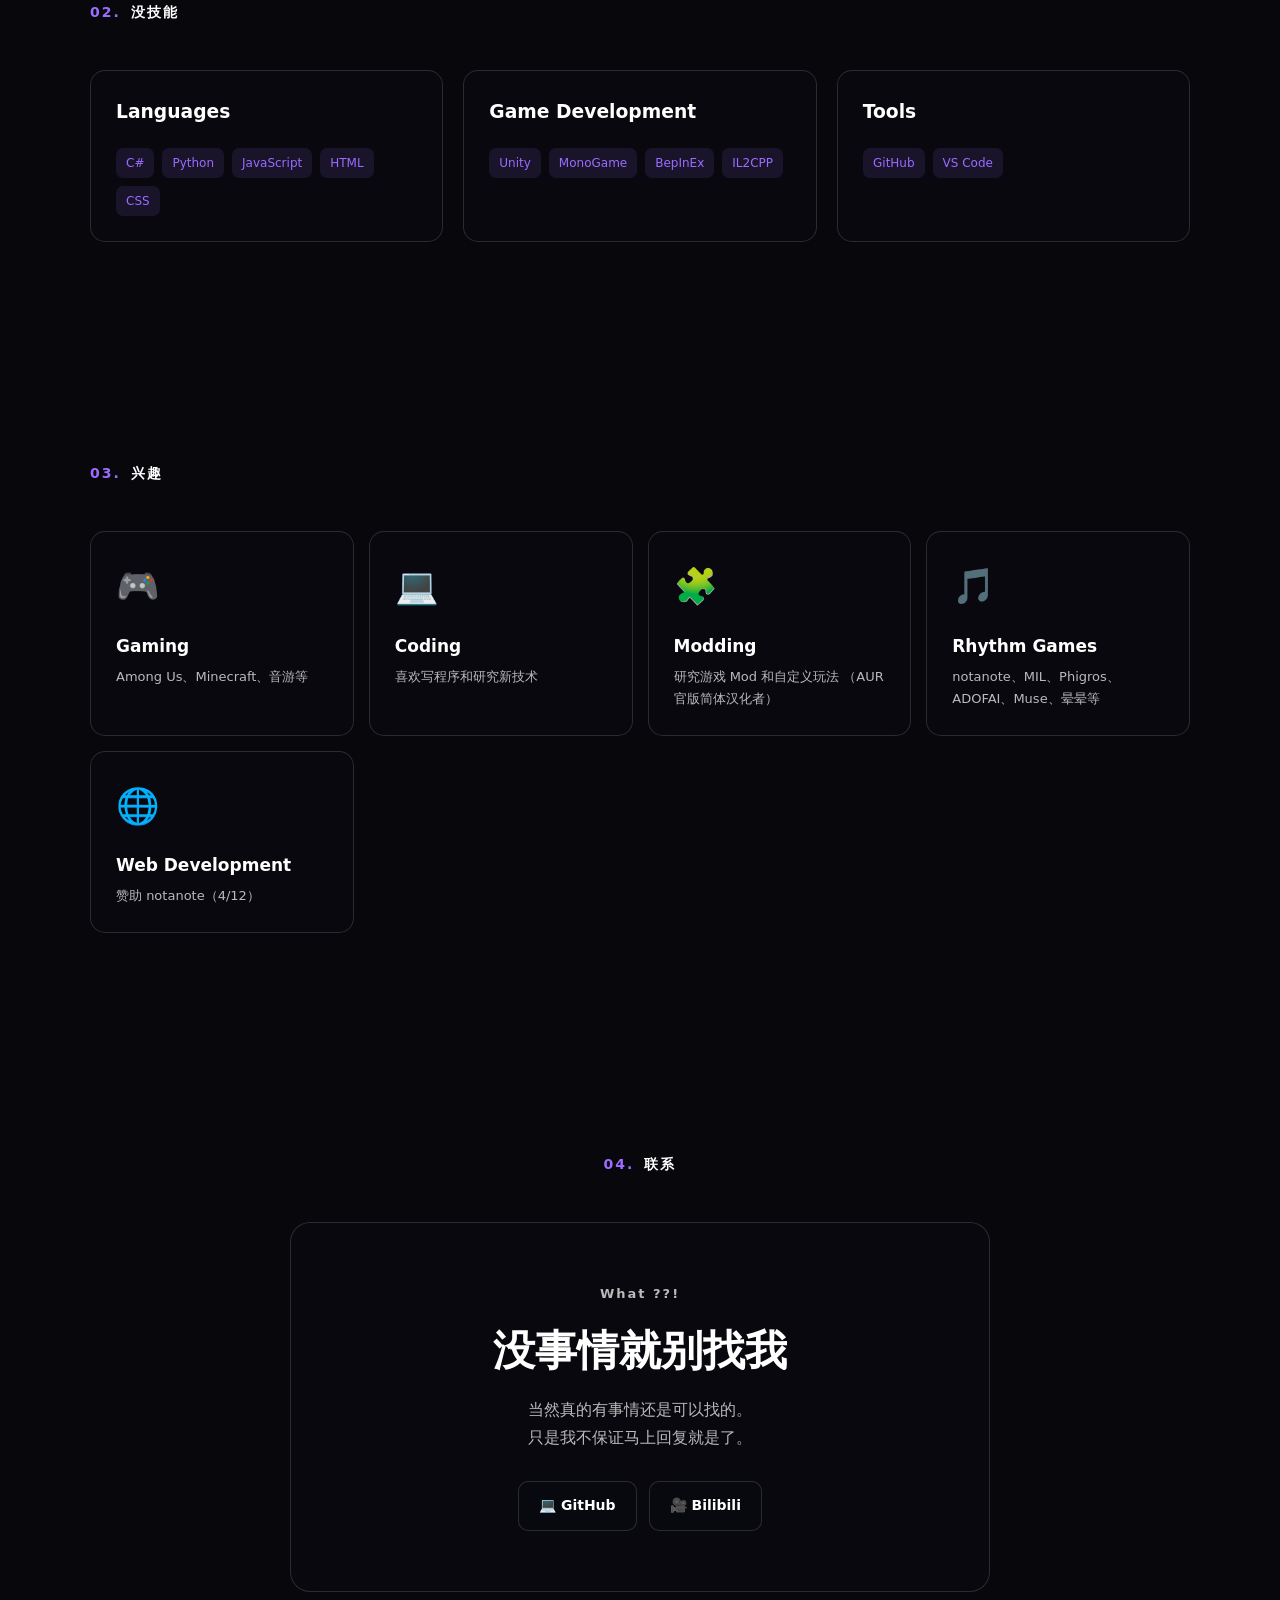
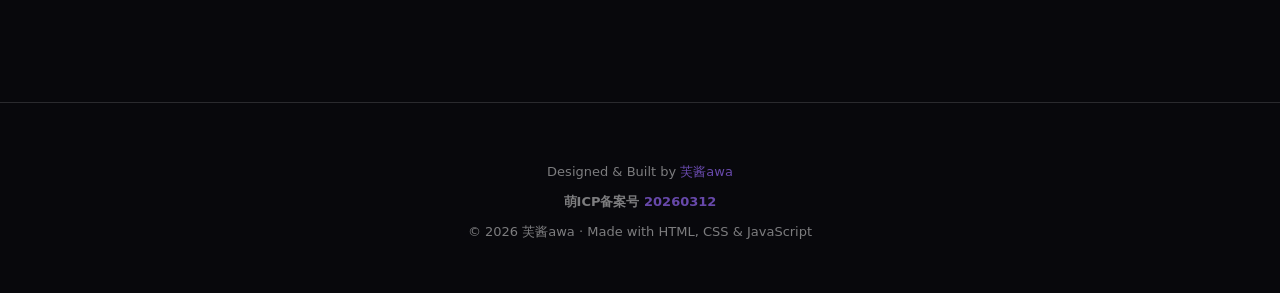
==== commit 1df589b3: "awa" ====
--- a/index.html
+++ b/index.html
@@ -629,13 +629,13 @@
 
 <strong>
         <p class="copyright">
-        萌ICP备
+        萌ICP备案号
         <a
             href="https://icp.gov.moe/?keyword=20260312"
             target="_blank"
             rel="noopener noreferrer"
         >20260312</a>
-        号
+        
 </p>
 </strong>
 </div>
